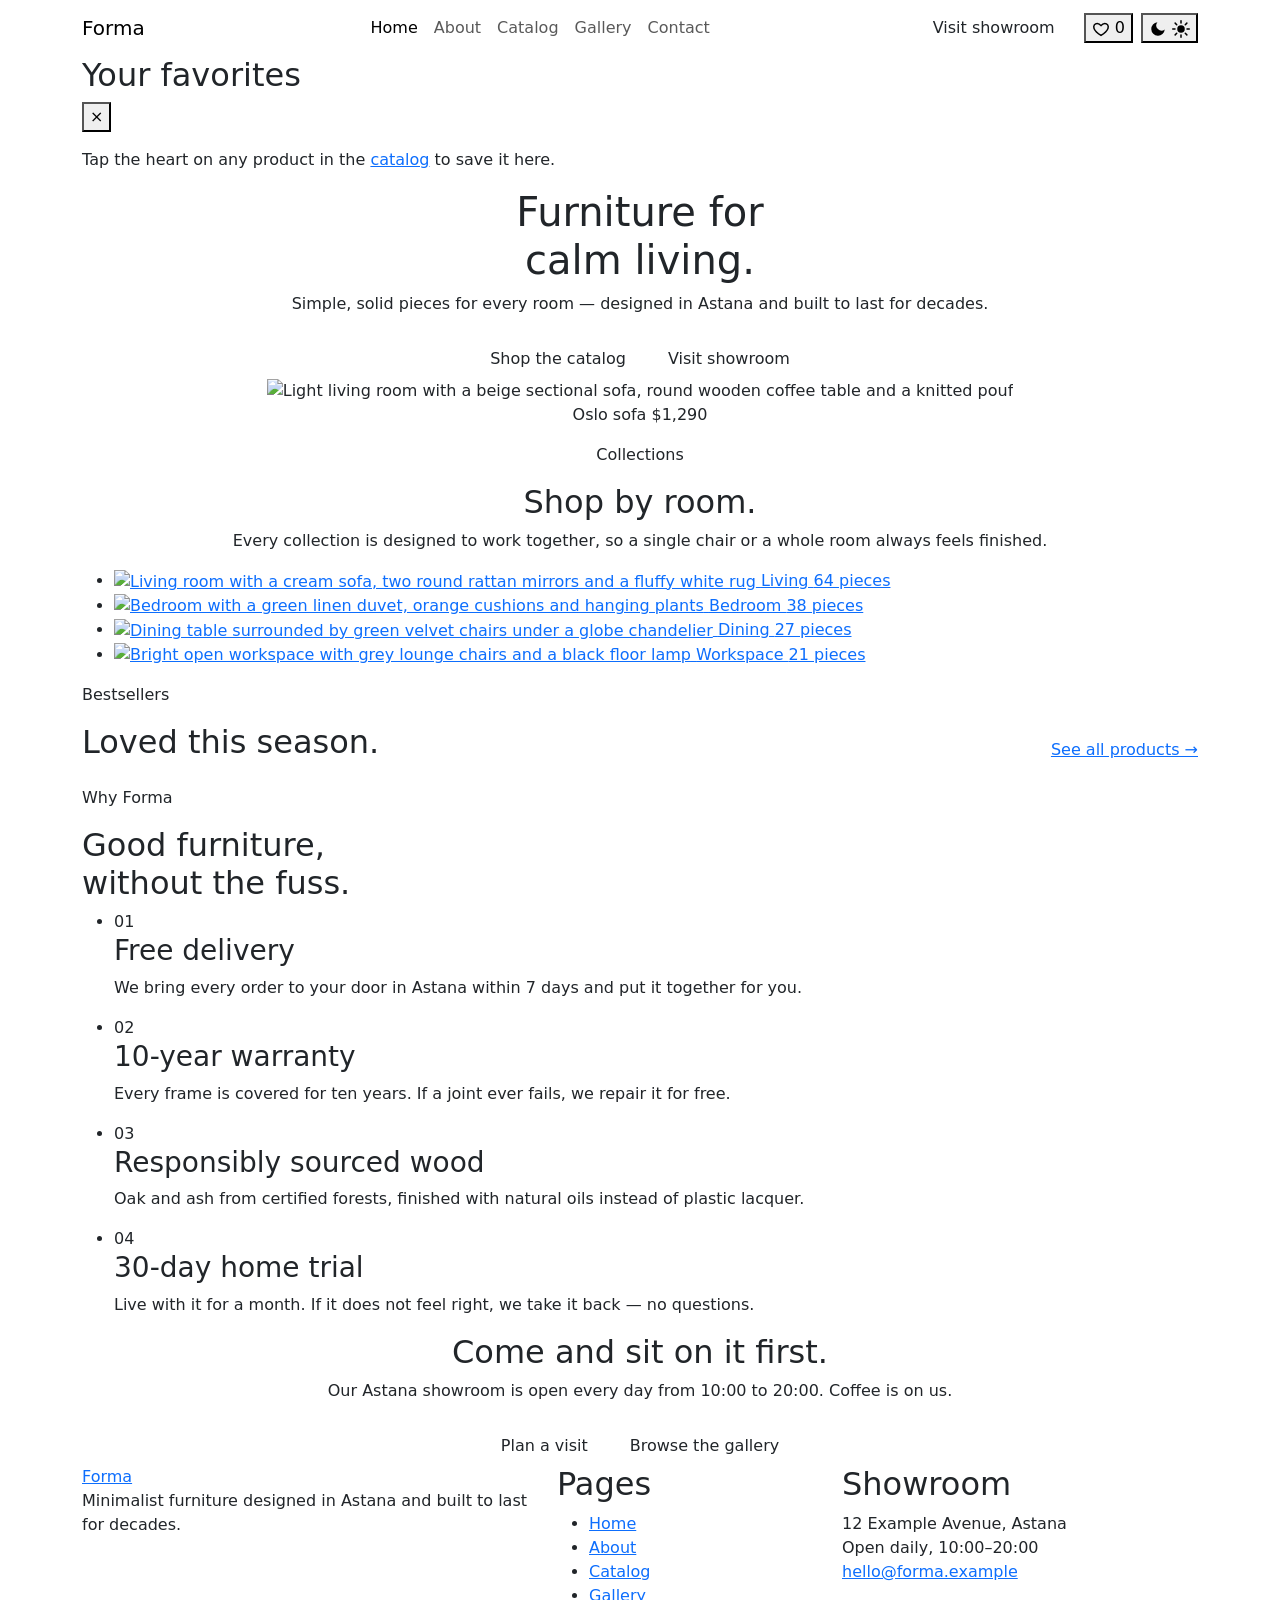
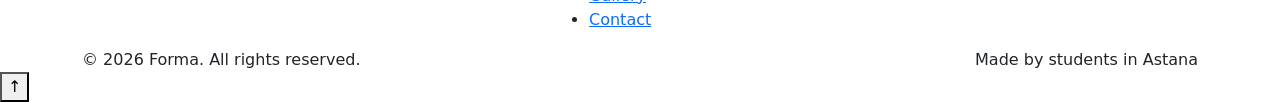
==== index.html @ a383d647 "Add LocalStore class that safely saves and validates JSON in localStorage" ====
<!DOCTYPE html>
<html lang="en">
<head>
  <meta charset="UTF-8">
  <meta name="viewport" content="width=device-width, initial-scale=1">
  <meta name="description" content="Forma is a minimalist furniture store in Astana. Simple, solid sofas, chairs and tables built to last.">
  <title>Home — Forma</title>

  <!-- Fonts: Inter for all text, Instrument Serif for rare accents -->
  <link rel="preconnect" href="https://fonts.googleapis.com">
  <link rel="preconnect" href="https://fonts.gstatic.com" crossorigin>
  <link href="https://fonts.googleapis.com/css2?family=Inter:wght@400;500;600;700;800&family=Instrument+Serif:ital@1&display=swap" rel="stylesheet">

  <!-- Bootstrap first, then our own styles so they can override it -->
  <link href="https://cdn.jsdelivr.net/npm/bootstrap@5.3.3/dist/css/bootstrap.min.css" rel="stylesheet">
  <link href="css/style.css" rel="stylesheet">
  <link rel="icon" href="images/favicon.svg" type="image/svg+xml">

  <!-- Applies the saved light/dark theme before the page is drawn -->
  <script src="js/theme.js"></script>
</head>
<body>

  <!-- Site header: the same navbar is used on every page -->
  <header class="site-header">
    <nav class="navbar navbar-expand-lg" aria-label="Main navigation">
      <div class="container">
        <a class="navbar-brand brand" href="index.html">
          <span class="brand-mark" aria-hidden="true"></span>
          Forma
        </a>
        <!-- Icon buttons stay visible on phones, outside the collapsed menu -->
        <div class="nav-tools d-flex align-items-center gap-2 ms-auto ms-lg-3 order-lg-last">
          <!-- Favorites: js/main.js updates the counter, jQuery opens the panel -->
          <button class="icon-btn" type="button" id="favorites-toggle" aria-controls="favorites-panel" aria-expanded="false" aria-label="Open favorites" title="Favorites">
            <svg width="18" height="18" viewBox="0 0 24 24" aria-hidden="true"><path fill="none" stroke="currentColor" stroke-width="2" stroke-linejoin="round" d="M12 20.5s-7.5-4.6-9.3-9.3C1.5 7.9 3.6 4.5 7 4.5c2.1 0 3.6 1.2 5 3 1.4-1.8 2.9-3 5-3 3.4 0 5.5 3.4 4.3 6.7-1.8 4.7-9.3 9.3-9.3 9.3z"/></svg>
            <span class="favorites-count" id="favorites-count">0</span>
          </button>
          <!-- Theme switcher: js/main.js swaps light and dark -->
          <button class="icon-btn" type="button" id="theme-toggle" aria-label="Switch to dark theme" title="Switch theme">
            <svg class="icon-moon" width="18" height="18" viewBox="0 0 24 24" aria-hidden="true"><path fill="currentColor" d="M21 12.8A9 9 0 1 1 11.2 3a7 7 0 0 0 9.8 9.8z"/></svg>
            <svg class="icon-sun" width="18" height="18" viewBox="0 0 24 24" aria-hidden="true"><circle cx="12" cy="12" r="5" fill="currentColor"/><path stroke="currentColor" stroke-width="2" stroke-linecap="round" d="M12 1v3M12 20v3M4.2 4.2l2.1 2.1M17.7 17.7l2.1 2.1M1 12h3M20 12h3M4.2 19.8l2.1-2.1M17.7 6.3l2.1-2.1"/></svg>
          </button>
        </div>
        <button class="navbar-toggler" type="button" data-bs-toggle="collapse" data-bs-target="#main-nav" aria-controls="main-nav" aria-expanded="false" aria-label="Toggle navigation">
          <span class="navbar-toggler-icon"></span>
        </button>
        <div class="collapse navbar-collapse" id="main-nav">
          <ul class="navbar-nav mx-auto mb-3 mb-lg-0">
            <li class="nav-item"><a class="nav-link active" aria-current="page" href="index.html">Home</a></li>
            <li class="nav-item"><a class="nav-link" href="about.html">About</a></li>
            <li class="nav-item"><a class="nav-link" href="catalog.html">Catalog</a></li>
            <li class="nav-item"><a class="nav-link" href="gallery.html">Gallery</a></li>
            <li class="nav-item"><a class="nav-link" href="contact.html">Contact</a></li>
          </ul>
          <a class="btn btn-accent btn-small" href="contact.html">Visit showroom</a>
        </div>
      </div>
    </nav>

    <!-- Favorites panel: filled by js/main.js, opened and closed with jQuery fades -->
    <div class="container favorites-anchor">
      <div class="favorites-panel" id="favorites-panel" role="region" aria-labelledby="favorites-title">
        <div class="favorites-head">
          <h2 class="favorites-title" id="favorites-title">Your favorites</h2>
          <button class="favorites-close" type="button" aria-label="Close favorites">&times;</button>
        </div>
        <ul class="favorites-list" id="favorites-list"></ul>
        <p class="favorites-empty" id="favorites-empty">Tap the heart on any product in the <a href="catalog.html">catalog</a> to save it here.</p>
        <a class="btn btn-accent btn-small w-100" id="favorites-book" href="contact.html">Book a visit to try them</a>
      </div>
    </div>
  </header>

  <main>

    <!-- Hero: big headline with a pill, subline and two buttons -->
    <section id="hero">
      <div class="container text-center">
        <h1 class="hero-title">
          Furniture for<br>
          <span class="pill"><span class="pill-dot"></span>calm</span> living.
        </h1>
        <p class="hero-subtitle mx-auto">Simple, solid pieces for every room — designed in Astana and built to last for decades.</p>
        <div class="actions d-flex flex-wrap justify-content-center gap-3 mt-4">
          <a class="btn btn-accent" href="catalog.html">Shop the catalog</a>
          <a class="btn btn-soft" href="contact.html">Visit showroom</a>
        </div>

        <!-- Large rounded photo with a label chip placed on top of it -->
        <figure class="hero-media">
          <img src="images/hero-living-room.jpg" alt="Light living room with a beige sectional sofa, round wooden coffee table and a knitted pouf" width="1600" height="900">
          <figcaption class="image-chip">
            <span class="chip-dot"></span>
            Oslo sofa
            <span class="chip-price">$1,290</span>
          </figcaption>
        </figure>
      </div>
    </section>

    <!-- Categories: tiles placed with CSS Grid -->
    <section id="categories" class="section">
      <div class="container">
        <div class="section-header text-center mx-auto">
          <p class="eyebrow">Collections</p>
          <h2 class="section-title">Shop by <span class="serif-accent">room</span>.</h2>
          <p class="section-lead mx-auto">Every collection is designed to work together, so a single chair or a whole room always feels finished.</p>
        </div>

        <ul class="category-grid">
          <li class="category-tile category-tile-large">
            <a href="catalog.html?room=living#products">
              <img src="images/category-living.jpg" alt="Living room with a cream sofa, two round rattan mirrors and a fluffy white rug">
              <span class="image-chip">Living <span class="chip-price">64 pieces</span></span>
            </a>
          </li>
          <li class="category-tile category-tile-wide">
            <a href="catalog.html?room=bedroom#products">
              <img src="images/category-bedroom.jpg" alt="Bedroom with a green linen duvet, orange cushions and hanging plants">
              <span class="image-chip">Bedroom <span class="chip-price">38 pieces</span></span>
            </a>
          </li>
          <li class="category-tile">
            <a href="catalog.html?room=dining#products">
              <img src="images/category-dining.jpg" alt="Dining table surrounded by green velvet chairs under a globe chandelier">
              <span class="image-chip">Dining <span class="chip-price">27 pieces</span></span>
            </a>
          </li>
          <li class="category-tile">
            <a href="catalog.html?room=workspace#products">
              <img src="images/category-workspace.jpg" alt="Bright open workspace with grey lounge chairs and a black floor lamp">
              <span class="image-chip">Workspace <span class="chip-price">21 pieces</span></span>
            </a>
          </li>
        </ul>
      </div>
    </section>

    <!-- Featured products: cards are created by JavaScript in a Bootstrap row / col-* grid -->
    <section id="featured" class="section pt-0">
      <div class="container">
        <div class="d-flex flex-wrap justify-content-between align-items-end gap-3 mb-5">
          <div>
            <p class="eyebrow">Bestsellers</p>
            <h2 class="section-title mb-0">Loved this season.</h2>
          </div>
          <a class="link-arrow" href="catalog.html">See all products →</a>
        </div>

        <!-- Filled by js/home.js from the products array (only featured products) -->
        <div class="row g-4 justify-content-center" id="featured-list"></div>
      </div>
    </section>

    <!-- Why Forma: feature cards laid out with Flexbox -->
    <section id="why-forma" class="section">
      <div class="container">
        <div class="section-header">
          <p class="eyebrow">Why Forma</p>
          <h2 class="section-title">Good furniture,<br>without the fuss.</h2>
        </div>

        <ul class="features">
          <li class="feature">
            <span class="feature-number">01</span>
            <h3 class="feature-title">Free delivery</h3>
            <p class="feature-text">We bring every order to your door in Astana within 7 days and put it together for you.</p>
          </li>
          <li class="feature">
            <span class="feature-number">02</span>
            <h3 class="feature-title">10-year warranty</h3>
            <p class="feature-text">Every frame is covered for ten years. If a joint ever fails, we repair it for free.</p>
          </li>
          <li class="feature">
            <span class="feature-number">03</span>
            <h3 class="feature-title">Responsibly sourced wood</h3>
            <p class="feature-text">Oak and ash from certified forests, finished with natural oils instead of plastic lacquer.</p>
          </li>
          <li class="feature">
            <span class="feature-number">04</span>
            <h3 class="feature-title">30-day home trial</h3>
            <p class="feature-text">Live with it for a month. If it does not feel right, we take it back — no questions.</p>
          </li>
        </ul>
      </div>
    </section>

    <!-- Call to action: invite people to the showroom -->
    <section id="visit" class="section">
      <div class="container text-center">
        <h2 class="cta-title mx-auto">Come and sit on it first.</h2>
        <p class="section-lead mx-auto">Our Astana showroom is open every day from 10:00 to 20:00. Coffee is on us.</p>
        <div class="actions d-flex flex-wrap justify-content-center gap-3 mt-4">
          <a class="btn btn-accent" href="contact.html">Plan a visit</a>
          <a class="btn btn-soft" href="gallery.html">Browse the gallery</a>
        </div>
      </div>
    </section>

  </main>

  <!-- Site footer: the same on every page -->
  <footer class="site-footer">
    <div class="container">
      <div class="row g-4">
        <div class="col-12 col-lg-5">
          <a class="brand mb-3" href="index.html">
            <span class="brand-mark" aria-hidden="true"></span>
            Forma
          </a>
          <p class="footer-text">Minimalist furniture designed in Astana and built to last for decades.</p>
        </div>
        <div class="col-6 col-lg-3">
          <h2 class="footer-heading">Pages</h2>
          <ul class="footer-links">
            <li><a href="index.html">Home</a></li>
            <li><a href="about.html">About</a></li>
            <li><a href="catalog.html">Catalog</a></li>
            <li><a href="gallery.html">Gallery</a></li>
            <li><a href="contact.html">Contact</a></li>
          </ul>
        </div>
        <div class="col-6 col-lg-4">
          <h2 class="footer-heading">Showroom</h2>
          <address class="footer-text">
            12 Example Avenue, Astana<br>
            Open daily, <span class="text-nowrap">10:00–20:00</span><br>
            <a href="mailto:hello@forma.example">hello@forma.example</a>
          </address>
        </div>
      </div>
      <div class="footer-bottom d-flex flex-wrap justify-content-between gap-2">
        <span>© 2026 Forma. All rights reserved.</span>
        <span>Made by students in Astana</span>
      </div>
    </div>
  </footer>

  <!-- Libraries: jQuery 3.7.1 and the Bootstrap bundle (mobile navbar toggle) -->
  <script src="https://code.jquery.com/jquery-3.7.1.min.js"></script>
  <script src="https://cdn.jsdelivr.net/npm/bootstrap@5.3.3/dist/js/bootstrap.bundle.min.js"></script>

  <!-- Our scripts: data and helpers first, then shared features -->
  <script src="js/data.js"></script>
  <script src="js/store.js"></script>
  <script src="js/utils.js"></script>
  <script src="js/main.js"></script>
  <script src="js/effects.js"></script>
  <script src="js/home.js"></script>
</body>
</html>
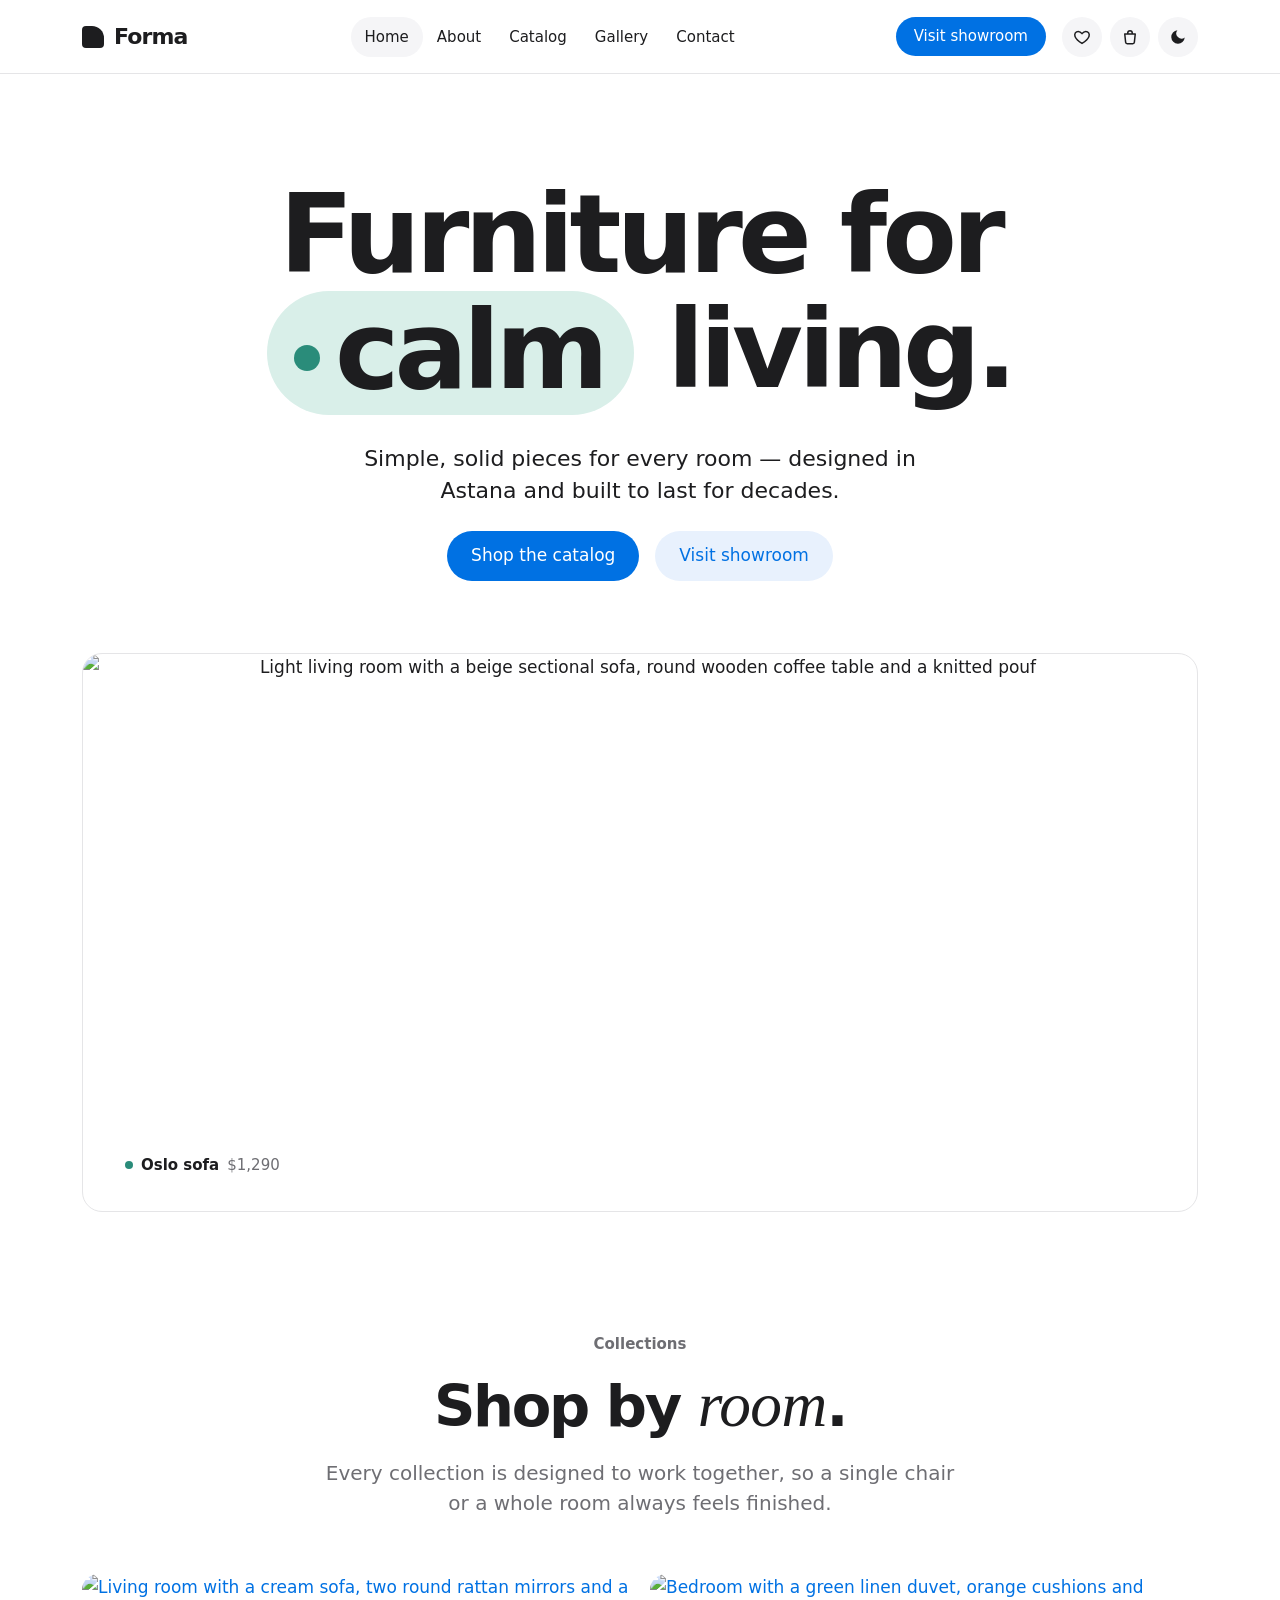
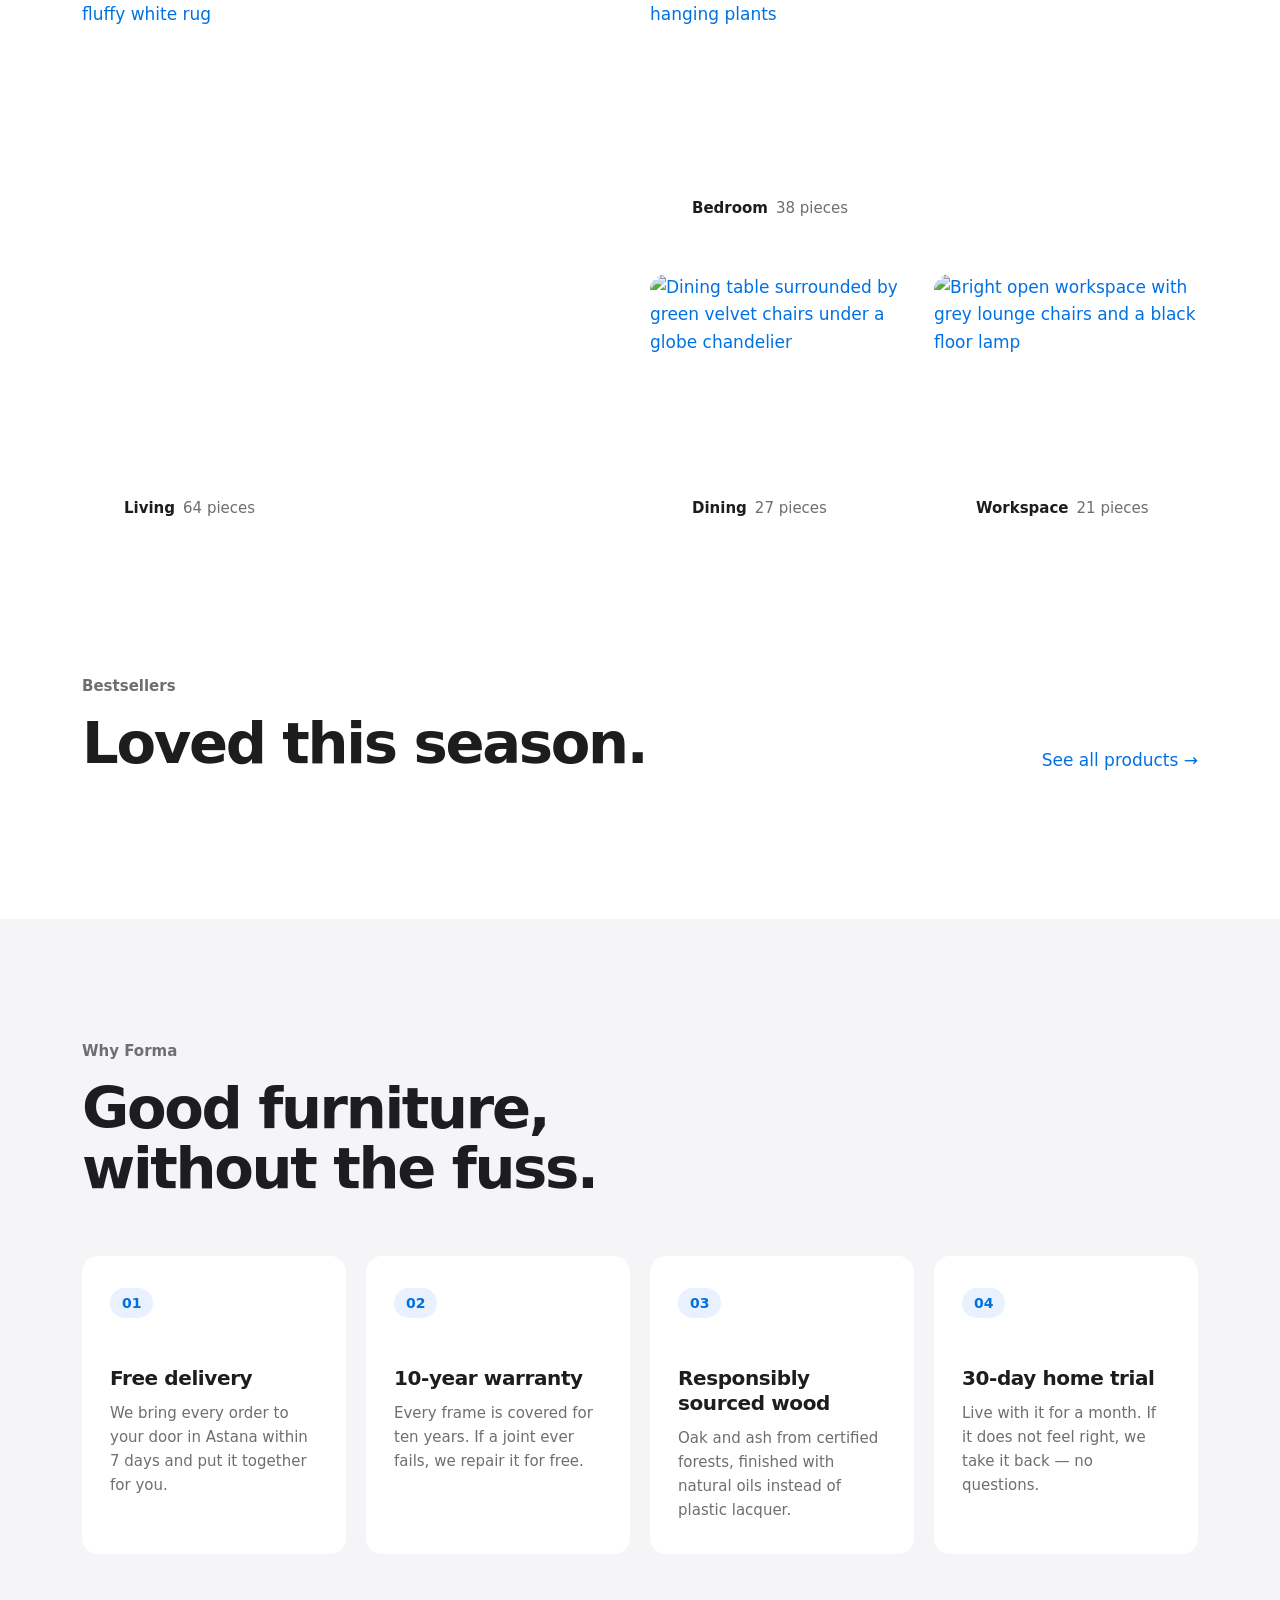
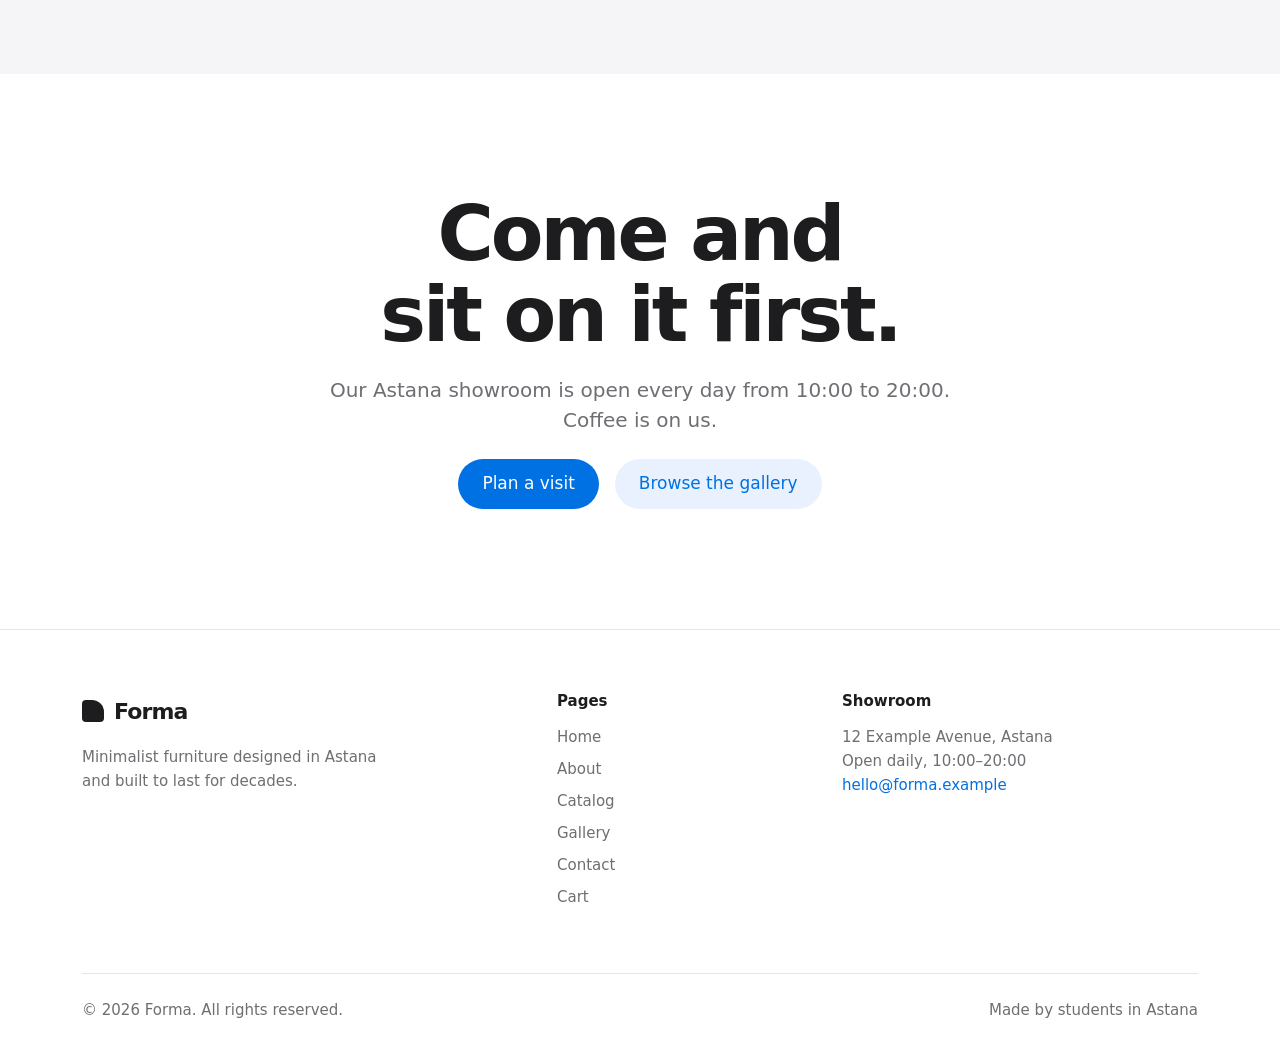
==== commit 08f0b932: "Add cart link with item counter to the navbar and sync open tabs" ====
--- a/index.html
+++ b/index.html
@@ -36,6 +36,11 @@
             <svg width="18" height="18" viewBox="0 0 24 24" aria-hidden="true"><path fill="none" stroke="currentColor" stroke-width="2" stroke-linejoin="round" d="M12 20.5s-7.5-4.6-9.3-9.3C1.5 7.9 3.6 4.5 7 4.5c2.1 0 3.6 1.2 5 3 1.4-1.8 2.9-3 5-3 3.4 0 5.5 3.4 4.3 6.7-1.8 4.7-9.3 9.3-9.3 9.3z"/></svg>
             <span class="favorites-count" id="favorites-count">0</span>
           </button>
+          <!-- Cart: a link to cart.html, js/main.js updates the counter -->
+          <a class="icon-btn" href="cart.html" id="cart-link" aria-label="Cart, empty" title="Cart">
+            <svg width="18" height="18" viewBox="0 0 24 24" aria-hidden="true"><path fill="none" stroke="currentColor" stroke-width="2" stroke-linecap="round" stroke-linejoin="round" d="M5 8h14l-1.2 11.1a2 2 0 0 1-2 1.9H8.2a2 2 0 0 1-2-1.9L5 8zM9 8V6.5a3 3 0 0 1 6 0V8"/></svg>
+            <span class="favorites-count cart-count is-empty" id="cart-count">0</span>
+          </a>
           <!-- Theme switcher: js/main.js swaps light and dark -->
           <button class="icon-btn" type="button" id="theme-toggle" aria-label="Switch to dark theme" title="Switch theme">
             <svg class="icon-moon" width="18" height="18" viewBox="0 0 24 24" aria-hidden="true"><path fill="currentColor" d="M21 12.8A9 9 0 1 1 11.2 3a7 7 0 0 0 9.8 9.8z"/></svg>
@@ -219,6 +224,7 @@
             <li><a href="catalog.html">Catalog</a></li>
             <li><a href="gallery.html">Gallery</a></li>
             <li><a href="contact.html">Contact</a></li>
+            <li><a href="cart.html">Cart</a></li>
           </ul>
         </div>
         <div class="col-6 col-lg-4">
@@ -244,6 +250,7 @@
   <!-- Our scripts: data and helpers first, then shared features -->
   <script src="js/data.js"></script>
   <script src="js/store.js"></script>
+  <script src="js/models.js"></script>
   <script src="js/utils.js"></script>
   <script src="js/main.js"></script>
   <script src="js/effects.js"></script>
--- a/css/style.css
+++ b/css/style.css
@@ -0,0 +1,1850 @@
+/*
+  Forma — shared stylesheet for all pages
+  Loaded after Bootstrap 5.3.3, so rules here can override Bootstrap.
+*/
+
+/* ===== Design tokens — CSS custom properties ===== */
+:root {
+  /* Colors */
+  --color-text: #1d1d1f;
+  --color-muted: #6e6e73;
+  --color-bg: #ffffff;
+  --color-surface: #f5f5f7;
+  --color-border: #e5e5e7;
+  --color-border-strong: #d2d2d7;
+  --color-accent: #0071e3;
+  --color-accent-hover: #0062c4;
+  --color-accent-soft: #e8f1fd;
+  --color-accent-soft-hover: #d7e7fb;
+  --color-pill: #d9efe9;
+  --color-pill-dot: #2a8c7a;
+  --color-header-bg: rgba(255, 255, 255, 0.85);
+  --color-chip-bg: rgba(255, 255, 255, 0.92);
+  --color-chip-text: #1d1d1f;
+  --color-danger: #d70015;
+  --color-success: #1e8e3e;
+
+  /* Shapes */
+  --radius: 16px;
+  --radius-sm: 12px;
+  --radius-lg: 20px;
+  --radius-pill: 999px;
+
+  /* Fonts */
+  --font-sans: 'Inter', system-ui, sans-serif;
+  --font-serif: 'Instrument Serif', serif;
+
+  /* Spacing between page sections (made smaller in the media queries) */
+  --section-space: 120px;
+}
+
+/* ===== Dark theme — the same tokens with dark values =====
+   js/theme.js puts data-theme="dark" on <html>; every rule that uses
+   var(--color-...) changes automatically. */
+[data-theme="dark"] {
+  --color-text: #f5f5f7;
+  --color-muted: #a1a1a6;
+  --color-bg: #101012;
+  --color-surface: #1c1c1f;
+  --color-border: #2c2c30;
+  --color-border-strong: #3a3a3f;
+  --color-accent: #2997ff;
+  --color-accent-hover: #4aa8ff;
+  --color-accent-soft: #14304d;
+  --color-accent-soft-hover: #1a3d61;
+  --color-pill: #183a33;
+  --color-pill-dot: #5fd0b8;
+  --color-header-bg: rgba(16, 16, 18, 0.85);
+  --color-danger: #ff6961;
+  --color-success: #5cd17a;
+
+  /* Bootstrap reads these for form controls and tables */
+  --bs-body-bg: var(--color-bg);
+  --bs-body-color: var(--color-text);
+  color-scheme: dark;
+}
+
+/* ===== Base — element selectors ===== */
+/* Bootstrap turns on CSS smooth scrolling; jQuery animate() in js/effects.js
+   already scrolls smoothly, and the two together make the page stutter */
+:root {
+  scroll-behavior: auto;
+}
+
+body {
+  font-family: var(--font-sans);
+  font-size: 17px;
+  line-height: 1.6;
+  color: var(--color-text);
+  background-color: var(--color-bg);
+  -webkit-font-smoothing: antialiased;
+  transition: background-color 0.3s ease, color 0.3s ease;
+}
+
+h1,
+h2,
+h3,
+h4 {
+  font-weight: 700;
+  letter-spacing: -0.04em;
+  line-height: 1.05;
+  color: var(--color-text);
+}
+
+/* Big headings: spread words evenly over the lines */
+h1,
+h2 {
+  text-wrap: balance;
+}
+
+h3,
+h4 {
+  letter-spacing: -0.02em;
+  line-height: 1.25;
+}
+
+p {
+  margin-bottom: 1rem;
+}
+
+a {
+  color: var(--color-accent);
+  text-decoration: none;
+}
+
+a:hover {
+  color: var(--color-accent-hover);
+}
+
+img {
+  display: block;
+  max-width: 100%;
+  height: auto;
+}
+
+/* ===== Typography helpers — reusable classes ===== */
+.eyebrow {
+  margin-bottom: 16px;
+  font-size: 0.9375rem;
+  font-weight: 600;
+  color: var(--color-muted);
+}
+
+.section-title {
+  margin-bottom: 20px;
+  font-size: clamp(2.25rem, 4.5vw, 3.75rem);
+  font-weight: 700;
+}
+
+.section-lead {
+  max-width: 640px;
+  font-size: 1.25rem;
+  line-height: 1.5;
+  color: var(--color-muted);
+}
+
+/* Rare elegant accent: one italic serif word inside a heading */
+.serif-accent {
+  font-family: var(--font-serif);
+  font-style: italic;
+  font-weight: 400;
+  font-size: 1.1em;
+  letter-spacing: -0.01em;
+}
+
+/* ===== Section spacing ===== */
+.section {
+  padding-top: var(--section-space);
+  padding-bottom: var(--section-space);
+}
+
+.section-surface {
+  background-color: var(--color-surface);
+}
+
+.section-header {
+  max-width: 760px;
+  margin-bottom: 56px;
+}
+
+/* ===== Buttons — pill-shaped, built on Bootstrap .btn =====
+   Bootstrap's .btn reads its colors and sizes from --bs-btn-* variables,
+   so our classes only change those variables.
+   Usage: <a class="btn btn-accent">  or  <a class="btn btn-soft"> */
+.btn-accent,
+.btn-soft {
+  --bs-btn-padding-x: 24px;
+  --bs-btn-padding-y: 12px;
+  --bs-btn-font-size: 1.0625rem;
+  --bs-btn-font-weight: 500;
+  --bs-btn-border-width: 0;
+  --bs-btn-border-radius: var(--radius-pill);
+  --bs-btn-focus-box-shadow: 0 0 0 4px var(--color-accent-soft);
+  transition: background-color 0.2s ease;
+}
+
+/* Primary: solid accent blue */
+.btn-accent {
+  --bs-btn-color: #ffffff;
+  --bs-btn-bg: var(--color-accent);
+  --bs-btn-hover-color: #ffffff;
+  --bs-btn-hover-bg: var(--color-accent-hover);
+  --bs-btn-active-color: #ffffff;
+  --bs-btn-active-bg: var(--color-accent-hover);
+}
+
+/* Secondary: soft light-blue background with blue text */
+.btn-soft {
+  --bs-btn-color: var(--color-accent);
+  --bs-btn-bg: var(--color-accent-soft);
+  --bs-btn-hover-color: var(--color-accent-hover);
+  --bs-btn-hover-bg: var(--color-accent-soft-hover);
+  --bs-btn-active-color: var(--color-accent-hover);
+  --bs-btn-active-bg: var(--color-accent-soft-hover);
+}
+
+/* Smaller size, used for the navbar button */
+.btn-small {
+  --bs-btn-padding-x: 18px;
+  --bs-btn-padding-y: 8px;
+  --bs-btn-font-size: 0.9375rem;
+}
+
+/* ===== Headline pill — tinted label with a dot, like Notion =====
+   Usage: <span class="pill"><span class="pill-dot"></span>calm</span> */
+.pill {
+  display: inline-block;
+  padding: 0.02em 0.28em 0.08em 0.24em;
+  border-radius: var(--radius-pill);
+  background-color: var(--color-pill);
+  white-space: nowrap;
+}
+
+.pill-dot {
+  display: inline-block;
+  width: 0.24em;
+  height: 0.24em;
+  margin-right: 0.14em;
+  border-radius: 50%;
+  background-color: var(--color-pill-dot);
+  vertical-align: middle;
+}
+
+/* ===== Navbar — sticky header (positioning) + Bootstrap navbar ===== */
+.site-header {
+  position: sticky;
+  top: 0;
+  z-index: 1030;
+  background-color: var(--color-header-bg);
+  backdrop-filter: blur(16px);
+  border-bottom: 1px solid var(--color-border);
+}
+
+/* Bootstrap's navbar reads its colors and spacing from these variables */
+.navbar {
+  --bs-navbar-padding-y: 14px;
+  --bs-navbar-color: var(--color-text);
+  --bs-navbar-hover-color: var(--color-text);
+  --bs-navbar-active-color: var(--color-text);
+  --bs-navbar-nav-link-padding-x: 14px;
+}
+
+/* Wordmark with a small square logo made only with CSS */
+.brand {
+  display: inline-flex;
+  align-items: center;
+  gap: 10px;
+  font-size: 1.375rem;
+  font-weight: 700;
+  letter-spacing: -0.04em;
+  color: var(--color-text);
+}
+
+.brand-mark {
+  width: 22px;
+  height: 22px;
+  border-radius: 4px 12px 4px 4px;
+  background-color: var(--color-text);
+}
+
+.navbar-nav .nav-link {
+  padding: 8px 14px;
+  border-radius: var(--radius-pill);
+  font-size: 0.9375rem;
+  font-weight: 500;
+  transition: background-color 0.2s ease;
+}
+
+.navbar-nav .nav-link:hover,
+.navbar-nav .nav-link.active {
+  background-color: var(--color-surface);
+}
+
+.navbar-toggler {
+  border: 0;
+  padding: 6px;
+}
+
+.navbar-toggler:focus {
+  box-shadow: 0 0 0 4px var(--color-accent-soft);
+}
+
+/* ===== Footer ===== */
+.site-footer {
+  padding-top: 64px;
+  padding-bottom: 32px;
+  border-top: 1px solid var(--color-border);
+  font-size: 0.9375rem;
+}
+
+.footer-text {
+  max-width: 320px;
+  margin-bottom: 0;
+  font-style: normal;
+  color: var(--color-muted);
+}
+
+.footer-heading {
+  margin-bottom: 16px;
+  font-size: 0.9375rem;
+  font-weight: 600;
+  letter-spacing: 0;
+}
+
+.footer-links {
+  margin: 0;
+  padding: 0;
+  list-style: none;
+}
+
+.footer-links li {
+  margin-bottom: 8px;
+}
+
+.footer-links a {
+  color: var(--color-muted);
+}
+
+.footer-links a:hover {
+  color: var(--color-text);
+}
+
+.footer-bottom {
+  margin-top: 56px;
+  padding-top: 24px;
+  border-top: 1px solid var(--color-border);
+  color: var(--color-muted);
+}
+
+/* ===== Home: hero — styled by ID ===== */
+#hero {
+  padding-top: 104px;
+}
+
+.hero-title {
+  margin-bottom: 28px;
+  font-size: clamp(3rem, 8.5vw, 7rem);
+  font-weight: 800;
+  letter-spacing: -0.045em;
+  line-height: 1.04;
+}
+
+.hero-subtitle {
+  max-width: 620px;
+  margin-bottom: 0;
+  font-size: 1.375rem;
+  line-height: 1.45;
+}
+
+/* ===== Home: hero image — position relative + absolute chip ===== */
+.hero-media {
+  position: relative; /* the chip below is positioned inside this box */
+  margin: 72px 0 0;
+  border: 1px solid var(--color-border);
+  border-radius: var(--radius-lg);
+  overflow: hidden;
+}
+
+.hero-media img {
+  width: 100%;
+  aspect-ratio: 2 / 1;
+  object-fit: cover;
+}
+
+/* Small white label on top of a photo (reused on category tiles) */
+.image-chip {
+  position: absolute;
+  left: 24px;
+  bottom: 24px;
+  display: flex;
+  align-items: center;
+  gap: 8px;
+  padding: 10px 18px;
+  border-radius: var(--radius-pill);
+  background-color: var(--color-chip-bg);
+  font-size: 0.9375rem;
+  font-weight: 600;
+  color: var(--color-chip-text);
+}
+
+.chip-dot {
+  width: 8px;
+  height: 8px;
+  border-radius: 50%;
+  background-color: var(--color-pill-dot);
+}
+
+.chip-price {
+  font-weight: 500;
+  color: #6e6e73; /* the chip stays white in both themes */
+}
+
+/* ===== Home: categories — CSS Grid ===== */
+.category-grid {
+  display: grid;
+  grid-template-columns: repeat(4, 1fr);
+  grid-auto-rows: 280px;
+  gap: 20px;
+  margin: 0;
+  padding: 0;
+  list-style: none;
+}
+
+/* Living takes a 2 x 2 block, Bedroom takes 2 columns */
+.category-tile-large {
+  grid-column: span 2;
+  grid-row: span 2;
+}
+
+.category-tile-wide {
+  grid-column: span 2;
+}
+
+.category-tile a {
+  position: relative; /* the .image-chip is placed inside the link */
+  display: block;
+  height: 100%;
+  border-radius: var(--radius);
+  overflow: hidden;
+}
+
+.category-tile img {
+  width: 100%;
+  height: 100%;
+  object-fit: cover;
+  transition: transform 0.4s ease;
+}
+
+.category-tile a:hover img {
+  transform: scale(1.04);
+}
+
+/* ===== Product cards — used inside Bootstrap .row / .col-* ===== */
+.product-card {
+  height: 100%;
+  border-radius: var(--radius-lg);
+  background-color: var(--color-surface);
+  overflow: hidden;
+}
+
+.product-card-img {
+  width: 100%;
+  aspect-ratio: 4 / 3;
+  object-fit: cover;
+}
+
+.product-card-body {
+  padding: 24px 24px 28px;
+}
+
+.product-card-title {
+  margin-bottom: 6px;
+  font-size: 1.25rem;
+  font-weight: 600;
+}
+
+.product-card-text {
+  margin-bottom: 0;
+  font-size: 0.9375rem;
+  color: var(--color-muted);
+}
+
+.price {
+  font-weight: 600;
+  white-space: nowrap;
+}
+
+/* Text link with an arrow, e.g. "See all products →" */
+.link-arrow {
+  font-weight: 500;
+}
+
+/* ===== Home: why Forma — Flexbox ===== */
+#why-forma {
+  background-color: var(--color-surface);
+}
+
+.features {
+  display: flex;
+  flex-wrap: wrap;
+  gap: 20px;
+  margin: 0;
+  padding: 0;
+  list-style: none;
+}
+
+/* Each card grows equally; on smaller screens flex-basis changes (see media queries) */
+.feature {
+  display: flex;
+  flex-direction: column;
+  flex: 1 1 0;
+  padding: 32px 28px;
+  border-radius: var(--radius);
+  background-color: var(--color-bg);
+}
+
+.feature-number {
+  align-self: flex-start;
+  margin-bottom: 48px;
+  padding: 4px 12px;
+  border-radius: var(--radius-pill);
+  background-color: var(--color-accent-soft);
+  font-size: 0.875rem;
+  font-weight: 600;
+  color: var(--color-accent);
+}
+
+.feature-title {
+  margin-bottom: 10px;
+  font-size: 1.25rem;
+  font-weight: 600;
+}
+
+.feature-text {
+  margin-bottom: 0;
+  font-size: 0.9375rem;
+  color: var(--color-muted);
+}
+
+/* ===== Call-to-action band (can be reused on any page) ===== */
+.cta-title {
+  max-width: 820px;
+  margin-bottom: 20px;
+  font-size: clamp(2.5rem, 6vw, 5rem);
+  font-weight: 800;
+}
+
+/* ===== Page header — top section of inner pages (About, Catalog, Gallery, Contact) ===== */
+.page-header {
+  padding-top: 104px;
+  padding-bottom: 80px;
+}
+
+.page-title {
+  margin-bottom: 24px;
+  font-size: clamp(2.75rem, 7vw, 6rem);
+  font-weight: 800;
+  letter-spacing: -0.045em;
+  line-height: 1.04;
+}
+
+/* ===== About: story — Bootstrap grid (row / col-lg-6) ===== */
+.story-text {
+  font-size: 1.125rem;
+  color: var(--color-muted);
+}
+
+.story-figure img {
+  width: 100%;
+  aspect-ratio: 4 / 3;
+  object-fit: cover;
+  border-radius: var(--radius-lg);
+}
+
+.story-figure figcaption {
+  margin-top: 12px;
+  font-size: 0.875rem;
+  color: var(--color-muted);
+}
+
+/* ===== About: numbers — Flexbox ===== */
+.stats {
+  display: flex;
+  justify-content: space-between;
+  gap: 32px;
+  margin: 0;
+  padding: 56px 0 0;
+  border-top: 1px solid var(--color-border);
+  list-style: none;
+}
+
+.stat {
+  display: flex;
+  flex-direction: column;
+  gap: 8px;
+}
+
+.stat-number {
+  font-size: clamp(2.75rem, 5vw, 4.5rem);
+  font-weight: 700;
+  letter-spacing: -0.045em;
+  line-height: 1;
+}
+
+.stat-label {
+  color: var(--color-muted);
+}
+
+/* ===== About: values — CSS Grid ===== */
+.values-list {
+  display: grid;
+  grid-template-columns: repeat(2, 1fr);
+  gap: 48px 40px;
+  margin: 0;
+  padding: 0;
+  list-style: none;
+}
+
+.value-item {
+  padding-top: 24px;
+  border-top: 1px solid var(--color-border-strong);
+}
+
+.value-title {
+  margin-bottom: 10px;
+  font-size: 1.25rem;
+  font-weight: 600;
+}
+
+.value-item p {
+  margin-bottom: 0;
+  color: var(--color-muted);
+}
+
+/* ===== About: team cards with initials avatars ===== */
+.team-card {
+  height: 100%;
+  padding: 40px 24px;
+  border: 1px solid var(--color-border);
+  border-radius: var(--radius-lg);
+}
+
+/* A round avatar made from a span with the person's initials */
+.avatar {
+  display: inline-flex;
+  align-items: center;
+  justify-content: center;
+  width: 88px;
+  height: 88px;
+  margin-bottom: 20px;
+  border-radius: 50%;
+  font-size: 1.75rem;
+  font-weight: 600;
+  letter-spacing: -0.02em;
+}
+
+.avatar-green {
+  background-color: var(--color-pill);
+  color: var(--color-pill-dot);
+}
+
+.avatar-blue {
+  background-color: var(--color-accent-soft);
+  color: var(--color-accent);
+}
+
+.avatar-grey {
+  background-color: var(--color-surface);
+  color: var(--color-text);
+}
+
+.team-name {
+  margin-bottom: 4px;
+  font-size: 1.25rem;
+  font-weight: 600;
+}
+
+.team-role {
+  margin-bottom: 0;
+  color: var(--color-muted);
+}
+
+/* ===== Catalog: product tags — position absolute ===== */
+/* The card becomes the reference box for the tag inside it */
+.product-card {
+  position: relative;
+}
+
+/* Small label in the top-left corner of the photo, e.g. "New" */
+.product-tag {
+  position: absolute;
+  top: 16px;
+  left: 16px;
+  padding: 6px 14px;
+  border-radius: var(--radius-pill);
+  background-color: var(--color-chip-bg);
+  font-size: 0.8125rem;
+  font-weight: 600;
+  color: var(--color-chip-text);
+}
+
+.product-tag-new {
+  background-color: var(--color-accent);
+  color: #ffffff;
+}
+
+/* ===== Catalog: comparison table — Bootstrap .table + own styles ===== */
+/* White rounded card around the table (it sits on the grey section) */
+.compare-card {
+  padding: 8px 24px;
+  border-radius: var(--radius-lg);
+  background-color: var(--color-bg);
+}
+
+/* Bootstrap's .table reads its colors from --bs-table-* variables */
+.compare-table {
+  --bs-table-color: var(--color-text);
+  --bs-table-bg: transparent;
+  --bs-table-border-color: var(--color-border);
+  margin-bottom: 0;
+  font-size: 0.9375rem;
+  white-space: nowrap; /* every cell stays on one line */
+}
+
+.compare-table caption {
+  padding: 20px 16px 8px;
+  font-size: 0.875rem;
+  color: var(--color-muted);
+}
+
+.compare-table th,
+.compare-table td {
+  padding: 18px 16px;
+  vertical-align: middle;
+}
+
+/* Column titles: small and grey, with a slightly darker line below */
+.compare-table thead th {
+  font-size: 0.8125rem;
+  font-weight: 600;
+  color: var(--color-muted);
+  border-bottom-color: var(--color-border-strong);
+}
+
+/* Model names (row headers) */
+.compare-table tbody th {
+  font-weight: 600;
+}
+
+/* Footer note: no line below, small grey text */
+.compare-table tfoot td {
+  padding-top: 20px;
+  border-bottom: 0;
+  font-size: 0.875rem;
+  color: var(--color-muted);
+}
+
+/* ===== Gallery: photo grid — CSS Grid ===== */
+.gallery-grid {
+  display: grid;
+  grid-template-columns: repeat(3, 1fr);
+  grid-auto-rows: 300px;
+  gap: 20px;
+}
+
+.gallery-item {
+  position: relative; /* the caption chip (.image-chip) is placed inside the figure */
+  margin: 0;
+  border-radius: var(--radius);
+  overflow: hidden;
+}
+
+/* The photo fills its grid cell and is cropped, not stretched */
+.gallery-item img {
+  width: 100%;
+  height: 100%;
+  object-fit: cover;
+}
+
+/* Bigger tiles: one is two rows tall, one is two columns wide */
+.gallery-item-tall {
+  grid-row: span 2;
+}
+
+.gallery-item-wide {
+  grid-column: span 2;
+}
+
+/* ===== Contact: booking form — Bootstrap form classes + own styles ===== */
+.form-card {
+  height: 100%;
+  padding: 40px;
+  border: 1px solid var(--color-border);
+  border-radius: var(--radius-lg);
+}
+
+.form-title {
+  margin-bottom: 8px;
+  font-size: 2rem;
+}
+
+.form-intro {
+  margin-bottom: 32px;
+  color: var(--color-muted);
+}
+
+.booking-form .form-label {
+  margin-bottom: 8px;
+  font-size: 0.9375rem;
+  font-weight: 500;
+}
+
+/* Soft rounded inputs */
+.booking-form .form-control,
+.booking-form .form-select {
+  padding: 12px 16px;
+  border: 1px solid var(--color-border-strong);
+  border-radius: var(--radius-sm);
+  font-size: 1rem;
+  color: var(--color-text);
+}
+
+/* Room for the arrow of the select box */
+.booking-form .form-select {
+  padding-right: 40px;
+  background-position: right 16px center;
+}
+
+/* Accent focus ring instead of Bootstrap's default one */
+.booking-form .form-control:focus,
+.booking-form .form-select:focus,
+.booking-form .form-check-input:focus {
+  border-color: var(--color-accent);
+  box-shadow: 0 0 0 4px var(--color-accent-soft);
+}
+
+.booking-form .form-check-input:checked {
+  border-color: var(--color-accent);
+  background-color: var(--color-accent);
+}
+
+.booking-form .form-check-label {
+  font-size: 0.9375rem;
+  color: var(--color-muted);
+}
+
+/* ===== Contact: showroom info card — Flexbox ===== */
+.info-card {
+  display: flex;
+  flex-direction: column;
+  gap: 40px;
+  height: 100%;
+  padding: 40px;
+  border-radius: var(--radius-lg);
+  background-color: var(--color-surface);
+}
+
+.info-title {
+  margin-bottom: 16px;
+  font-size: 1.25rem;
+  font-weight: 600;
+}
+
+.info-address {
+  margin-bottom: 0;
+  font-size: 1.125rem;
+  line-height: 1.7;
+}
+
+.hours-list {
+  margin: 0;
+  padding: 0;
+  list-style: none;
+}
+
+/* Each row: label on the left, time on the right */
+.hours-list li {
+  display: flex;
+  justify-content: space-between;
+  gap: 16px;
+  padding: 14px 0;
+  border-bottom: 1px solid var(--color-border-strong);
+}
+
+.hours-list li span:last-child {
+  color: var(--color-muted);
+  text-align: right;
+}
+
+/* margin-top: auto pushes the buttons to the bottom of the card */
+.info-actions {
+  margin-top: auto;
+}
+
+/* ==========================================================
+   Responsive — media queries (keep this section LAST in the file)
+   Breakpoints match Bootstrap: lg = 992px, sm = 576px
+   ========================================================== */
+
+/* ===== Tablet and smaller (≤ 991.98px) ===== */
+@media (max-width: 991.98px) {
+  :root {
+    --section-space: 88px;
+  }
+
+  /* Collapsed mobile menu */
+  .navbar-collapse {
+    padding-top: 12px;
+    padding-bottom: 16px;
+  }
+
+  #hero {
+    padding-top: 72px;
+  }
+
+  .hero-media {
+    margin-top: 56px;
+  }
+
+  .hero-media img {
+    aspect-ratio: 16 / 10;
+  }
+
+  .section-header {
+    margin-bottom: 40px;
+  }
+
+  /* Categories: 4 columns become 2 */
+  .category-grid {
+    grid-template-columns: repeat(2, 1fr);
+    grid-auto-rows: 240px;
+  }
+
+  /* Features: two cards per row */
+  .feature {
+    flex: 1 1 calc(50% - 10px);
+  }
+
+  /* Stats: wrap into two rows of two */
+  .stats {
+    flex-wrap: wrap;
+    row-gap: 40px;
+  }
+
+  .stat {
+    flex: 1 1 calc(50% - 16px);
+  }
+
+  .page-header {
+    padding-top: 72px;
+    padding-bottom: 64px;
+  }
+
+  /* Gallery: 3 columns become 2, the wide photo takes one column */
+  .gallery-grid {
+    grid-template-columns: repeat(2, 1fr);
+    grid-auto-rows: 260px;
+  }
+
+  .gallery-item-wide {
+    grid-column: span 1;
+  }
+
+  /* Contact: smaller padding inside the cards */
+  .form-card,
+  .info-card {
+    padding: 32px;
+  }
+}
+
+/* ===== Mobile phones (≤ 575.98px) ===== */
+@media (max-width: 575.98px) {
+  :root {
+    --section-space: 64px;
+  }
+
+  /* 20px side padding instead of Bootstrap's 12px */
+  .container {
+    --bs-gutter-x: 2.5rem;
+  }
+
+  body {
+    font-size: 16px;
+  }
+
+  #hero {
+    padding-top: 48px;
+  }
+
+  .hero-title {
+    font-size: 3rem;
+  }
+
+  .hero-subtitle,
+  .section-lead {
+    font-size: 1.125rem;
+  }
+
+  /* Buttons stack and fill the width */
+  .actions .btn {
+    width: 100%;
+  }
+
+  .hero-media {
+    margin-top: 40px;
+    border-radius: var(--radius);
+  }
+
+  .hero-media img {
+    aspect-ratio: 4 / 3;
+  }
+
+  .image-chip {
+    left: 12px;
+    bottom: 12px;
+    padding: 8px 14px;
+    font-size: 0.875rem;
+  }
+
+  /* Categories: one column, every tile the same size */
+  .category-grid {
+    grid-template-columns: 1fr;
+    grid-auto-rows: 220px;
+    gap: 16px;
+  }
+
+  .category-tile-large,
+  .category-tile-wide {
+    grid-column: span 1;
+    grid-row: span 1;
+  }
+
+  /* Features: one card per row */
+  .feature {
+    flex-basis: 100%;
+  }
+
+  .feature-number {
+    margin-bottom: 24px;
+  }
+
+  /* Values: one column */
+  .values-list {
+    grid-template-columns: 1fr;
+    gap: 32px;
+  }
+
+  .page-header {
+    padding-top: 48px;
+    padding-bottom: 48px;
+  }
+
+  .page-title {
+    font-size: 2.5rem;
+  }
+
+  /* Catalog: tighter table, it scrolls sideways inside its card */
+  .compare-card {
+    padding: 4px 8px;
+  }
+
+  .compare-table th,
+  .compare-table td {
+    padding: 14px 12px;
+  }
+
+  /* Gallery: one column, every photo the same size */
+  .gallery-grid {
+    grid-template-columns: 1fr;
+    grid-auto-rows: 240px;
+    gap: 16px;
+  }
+
+  .gallery-item-tall {
+    grid-row: span 1;
+  }
+
+  /* Contact */
+  .form-card,
+  .info-card {
+    padding: 24px;
+  }
+
+  .form-title {
+    font-size: 1.75rem;
+  }
+
+  .booking-form .btn {
+    width: 100%;
+  }
+}
+
+/* ==========================================================
+   Endterm — interactive components (JavaScript and jQuery)
+   ========================================================== */
+
+/* ===== Toast messages (created by showToast in js/utils.js) ===== */
+.toast-stack {
+  position: fixed;
+  right: 24px;
+  bottom: 24px;
+  z-index: 1080;
+  display: flex;
+  flex-direction: column;
+  align-items: flex-end;
+  gap: 10px;
+  pointer-events: none;
+}
+
+.toast-message {
+  padding: 12px 20px;
+  border-radius: var(--radius-pill);
+  background-color: var(--color-text);
+  color: var(--color-bg);
+  font-size: 0.9375rem;
+  font-weight: 500;
+  box-shadow: 0 8px 24px rgba(0, 0, 0, 0.15);
+  animation: toast-in 0.25s ease;
+  transition: opacity 0.4s ease, transform 0.4s ease;
+}
+
+.toast-info {
+  background-color: var(--color-accent);
+  color: #ffffff;
+}
+
+.toast-message.is-hiding {
+  opacity: 0;
+  transform: translateY(8px);
+}
+
+@keyframes toast-in {
+  from {
+    opacity: 0;
+    transform: translateY(8px);
+  }
+}
+
+/* ===== Navbar tools: round icon buttons (theme, favorites) ===== */
+.icon-btn {
+  position: relative;
+  display: inline-flex;
+  align-items: center;
+  justify-content: center;
+  width: 40px;
+  height: 40px;
+  padding: 0;
+  border: 0;
+  border-radius: 50%;
+  background-color: var(--color-surface);
+  color: var(--color-text);
+  transition: background-color 0.2s ease, transform 0.2s ease;
+}
+
+.icon-btn:hover {
+  background-color: var(--color-border);
+  color: var(--color-text); /* the cart icon is a link, it should not turn blue */
+}
+
+.icon-btn:focus-visible {
+  outline: none;
+  box-shadow: 0 0 0 4px var(--color-accent-soft);
+}
+
+/* Only one icon is visible: the moon in light mode, the sun in dark mode */
+.icon-sun,
+[data-theme="dark"] .icon-moon {
+  display: none;
+}
+
+[data-theme="dark"] .icon-sun {
+  display: block;
+}
+
+/* ===== Dark theme details ===== */
+/* Photos are a little dimmer so they do not glare on a dark page */
+[data-theme="dark"] img {
+  filter: brightness(0.92);
+}
+
+/* White feature cards on the grey section become dark cards */
+[data-theme="dark"] .feature,
+[data-theme="dark"] .compare-card {
+  background-color: var(--color-bg);
+}
+
+[data-theme="dark"] .toast-message {
+  box-shadow: 0 8px 24px rgba(0, 0, 0, 0.5);
+}
+
+.navbar-toggler {
+  margin-left: 8px;
+}
+
+/* Small blue badge with the number of saved products */
+.favorites-count {
+  position: absolute;
+  top: -4px;
+  right: -4px;
+  min-width: 20px;
+  height: 20px;
+  padding: 0 6px;
+  border-radius: var(--radius-pill);
+  background-color: var(--color-accent);
+  color: #ffffff;
+  font-size: 0.75rem;
+  font-weight: 600;
+  line-height: 20px;
+  text-align: center;
+}
+
+.favorites-count.is-empty {
+  display: none;
+}
+
+/* Short "pop" when the number changes (class added by JavaScript) */
+.favorites-count.is-bumped {
+  animation: badge-pop 0.35s ease;
+}
+
+@keyframes badge-pop {
+  50% {
+    transform: scale(1.35);
+  }
+}
+
+/* ===== Favorites panel — a dropdown card under the navbar ===== */
+.favorites-anchor {
+  position: relative;
+  height: 0;
+}
+
+.favorites-panel {
+  display: none; /* jQuery fadeIn() / fadeOut() show and hide it */
+  position: absolute;
+  top: 8px;
+  right: 12px;
+  width: min(360px, calc(100vw - 32px));
+  padding: 20px;
+  border: 1px solid var(--color-border);
+  border-radius: var(--radius-lg);
+  background-color: var(--color-bg);
+  box-shadow: 0 16px 48px rgba(0, 0, 0, 0.12);
+}
+
+.favorites-head {
+  display: flex;
+  justify-content: space-between;
+  align-items: center;
+  margin-bottom: 12px;
+}
+
+.favorites-title {
+  margin: 0;
+  font-size: 1.125rem;
+  font-weight: 600;
+}
+
+.favorites-close {
+  width: 32px;
+  height: 32px;
+  border: 0;
+  border-radius: 50%;
+  background-color: var(--color-surface);
+  color: var(--color-text);
+  font-size: 1.25rem;
+  line-height: 1;
+}
+
+.favorites-list {
+  max-height: 320px;
+  margin: 0 0 16px;
+  padding: 0;
+  overflow-y: auto;
+  list-style: none;
+}
+
+.favorite-item {
+  display: flex;
+  align-items: center;
+  gap: 12px;
+  padding: 10px 0;
+  border-bottom: 1px solid var(--color-border);
+}
+
+.favorite-item img {
+  width: 56px;
+  height: 56px;
+  border-radius: var(--radius-sm);
+  object-fit: cover;
+}
+
+.favorite-info {
+  display: flex;
+  flex-direction: column;
+  flex: 1;
+  line-height: 1.3;
+}
+
+.favorite-name {
+  font-weight: 600;
+}
+
+.favorite-price {
+  font-size: 0.875rem;
+  color: var(--color-muted);
+}
+
+.favorite-remove {
+  padding: 4px 10px;
+  border: 0;
+  border-radius: var(--radius-pill);
+  background: transparent;
+  color: var(--color-muted);
+  font-size: 0.8125rem;
+}
+
+.favorite-remove:hover {
+  background-color: var(--color-surface);
+  color: var(--color-danger);
+}
+
+.favorites-empty {
+  margin-bottom: 16px;
+  font-size: 0.9375rem;
+  color: var(--color-muted);
+}
+
+/* ===== Back-to-top button (created by js/main.js) ===== */
+.back-to-top {
+  position: fixed;
+  left: 24px;
+  bottom: 24px;
+  z-index: 1020;
+  width: 48px;
+  height: 48px;
+  border: 1px solid var(--color-border);
+  border-radius: 50%;
+  background-color: var(--color-bg);
+  color: var(--color-text);
+  font-size: 1.25rem;
+  box-shadow: 0 8px 24px rgba(0, 0, 0, 0.1);
+  opacity: 0;
+  visibility: hidden;
+  transform: translateY(12px);
+  transition: opacity 0.25s ease, transform 0.25s ease, visibility 0.25s;
+}
+
+.back-to-top.is-visible {
+  opacity: 1;
+  visibility: visible;
+  transform: translateY(0);
+}
+
+.back-to-top:hover {
+  background-color: var(--color-surface);
+}
+
+/* ===== About: FAQ accordion (opened by jQuery) ===== */
+.faq-list {
+  margin: 0;
+  padding: 0;
+  list-style: none;
+}
+
+.faq-item {
+  border-bottom: 1px solid var(--color-border-strong);
+}
+
+.faq-question {
+  display: flex;
+  justify-content: space-between;
+  align-items: center;
+  gap: 16px;
+  width: 100%;
+  padding: 22px 0;
+  border: 0;
+  background: transparent;
+  color: var(--color-text);
+  font-size: 1.125rem;
+  font-weight: 600;
+  text-align: left;
+}
+
+.faq-icon {
+  flex-shrink: 0;
+  display: inline-flex;
+  align-items: center;
+  justify-content: center;
+  width: 32px;
+  height: 32px;
+  border-radius: 50%;
+  background-color: var(--color-bg);
+  font-size: 1.25rem;
+  font-weight: 400;
+  transition: transform 0.25s ease, background-color 0.25s ease;
+}
+
+/* The open item gets .is-open: the plus turns into a cross */
+.faq-item.is-open .faq-icon {
+  transform: rotate(45deg);
+  background-color: var(--color-accent-soft);
+  color: var(--color-accent);
+}
+
+.faq-answer {
+  display: none; /* jQuery slideDown() shows the answer */
+  padding-bottom: 22px;
+  color: var(--color-muted);
+}
+
+.faq-answer p {
+  margin-bottom: 0;
+}
+
+/* ===== Catalog: toolbar with search, room filter and sorting ===== */
+.catalog-toolbar {
+  display: flex;
+  flex-wrap: wrap;
+  align-items: center;
+  gap: 12px 16px;
+  margin-bottom: 16px;
+}
+
+.toolbar-search {
+  flex: 1 1 260px;
+}
+
+.toolbar-sort {
+  flex: 0 0 220px;
+}
+
+.catalog-toolbar .form-control,
+.catalog-toolbar .form-select {
+  padding: 10px 18px;
+  border: 1px solid var(--color-border-strong);
+  border-radius: var(--radius-pill);
+  background-color: var(--color-bg);
+  color: var(--color-text);
+  font-size: 0.9375rem;
+}
+
+.catalog-toolbar .form-select {
+  padding-right: 40px;
+  background-position: right 16px center;
+}
+
+.catalog-toolbar .form-control:focus,
+.catalog-toolbar .form-select:focus {
+  border-color: var(--color-accent);
+  box-shadow: 0 0 0 4px var(--color-accent-soft);
+}
+
+.room-filters {
+  display: flex;
+  flex-wrap: wrap;
+  gap: 8px;
+}
+
+/* Filter chips: grey by default, blue when active */
+.filter-chip {
+  padding: 8px 16px;
+  border: 0;
+  border-radius: var(--radius-pill);
+  background-color: var(--color-surface);
+  color: var(--color-text);
+  font-size: 0.9375rem;
+  font-weight: 500;
+  transition: background-color 0.2s ease, color 0.2s ease;
+}
+
+.filter-chip:hover {
+  background-color: var(--color-border);
+}
+
+.filter-chip.is-active {
+  background-color: var(--color-accent);
+  color: #ffffff;
+}
+
+.results-count {
+  margin-bottom: 24px;
+  font-size: 0.9375rem;
+  color: var(--color-muted);
+}
+
+/* Shown by js/catalog.js when no product matches */
+.empty-state {
+  padding: 64px 24px;
+  border: 1px dashed var(--color-border-strong);
+  border-radius: var(--radius-lg);
+  text-align: center;
+  color: var(--color-muted);
+}
+
+.empty-title {
+  margin-bottom: 4px;
+  font-size: 1.25rem;
+  font-weight: 600;
+  color: var(--color-text);
+}
+
+/* ===== Heart button on product cards ===== */
+.favorite-btn {
+  position: absolute;
+  top: 14px;
+  right: 14px;
+  z-index: 1;
+  display: inline-flex;
+  align-items: center;
+  justify-content: center;
+  width: 40px;
+  height: 40px;
+  border: 0;
+  border-radius: 50%;
+  background-color: var(--color-chip-bg);
+  color: var(--color-chip-text);
+  transition: transform 0.2s ease;
+}
+
+.favorite-btn svg path {
+  fill: none;
+  stroke: currentColor;
+  stroke-width: 2;
+  stroke-linejoin: round;
+}
+
+.favorite-btn:hover {
+  transform: scale(1.08);
+}
+
+.favorite-btn:focus-visible {
+  outline: none;
+  box-shadow: 0 0 0 4px var(--color-accent-soft);
+}
+
+/* Saved: filled red heart */
+.favorite-btn.is-saved {
+  color: #e0245e;
+}
+
+.favorite-btn.is-saved svg path {
+  fill: currentColor;
+}
+
+/* ===== Product details (opened with jQuery slideToggle) ===== */
+.details-toggle {
+  margin-top: 14px;
+  padding: 0;
+  border: 0;
+  background: transparent;
+  color: var(--color-accent);
+  font-size: 0.9375rem;
+  font-weight: 500;
+}
+
+.details-toggle:hover {
+  color: var(--color-accent-hover);
+}
+
+.product-details {
+  display: none; /* shown by jQuery */
+  margin: 14px 0 0;
+  padding-top: 14px;
+  border-top: 1px solid var(--color-border-strong);
+  font-size: 0.875rem;
+}
+
+.product-details div {
+  display: flex;
+  justify-content: space-between;
+  gap: 12px;
+  padding: 4px 0;
+}
+
+.product-details dt {
+  font-weight: 500;
+  color: var(--color-muted);
+}
+
+.product-details dd {
+  margin: 0;
+  text-align: right;
+}
+
+/* ===== Gallery: room tabs and filtered grid ===== */
+.gallery-filters {
+  justify-content: center;
+  margin-bottom: 32px;
+}
+
+/* When a room is selected every photo gets the same size */
+.gallery-grid.is-filtered .gallery-item {
+  grid-row: span 1;
+  grid-column: span 1;
+}
+
+/* New photos fade in after a tab change */
+.gallery-item {
+  animation: photo-in 0.35s ease;
+}
+
+@keyframes photo-in {
+  from {
+    opacity: 0;
+    transform: scale(0.98);
+  }
+}
+
+/* ===== Gallery: lightbox (created and removed by js/gallery.js) ===== */
+.gallery-link {
+  display: block;
+  height: 100%;
+  cursor: zoom-in;
+}
+
+.gallery-link img {
+  transition: transform 0.4s ease;
+}
+
+.gallery-link:hover img {
+  transform: scale(1.03);
+}
+
+.gallery-link:focus-visible {
+  outline: 4px solid var(--color-accent);
+  outline-offset: -4px;
+}
+
+/* Page behind the lightbox does not scroll */
+body.no-scroll {
+  overflow: hidden;
+}
+
+.lightbox {
+  position: fixed;
+  inset: 0;
+  z-index: 1090;
+  display: flex;
+  align-items: center;
+  justify-content: center;
+  gap: 16px;
+  padding: 24px;
+  background-color: rgba(0, 0, 0, 0.88);
+  animation: toast-in 0.2s ease;
+}
+
+.lightbox-figure {
+  max-width: min(1100px, 100%);
+  margin: 0;
+  text-align: center;
+}
+
+/* Two classes, so the dark-theme dimming of photos does not apply here */
+.lightbox .lightbox-img {
+  max-height: 80vh;
+  margin: 0 auto;
+  border-radius: var(--radius);
+  object-fit: contain;
+  filter: none;
+}
+
+.lightbox-caption {
+  margin-top: 14px;
+  font-size: 0.9375rem;
+  color: #f5f5f7;
+}
+
+.lightbox-btn {
+  flex-shrink: 0;
+  width: 48px;
+  height: 48px;
+  border: 0;
+  border-radius: 50%;
+  background-color: rgba(255, 255, 255, 0.14);
+  color: #ffffff;
+  font-size: 1.375rem;
+  line-height: 1;
+  transition: background-color 0.2s ease;
+}
+
+.lightbox-btn:hover,
+.lightbox-btn:focus-visible {
+  outline: none;
+  background-color: rgba(255, 255, 255, 0.28);
+}
+
+.lightbox-close {
+  position: absolute;
+  top: 20px;
+  right: 20px;
+}
+
+/* Phones: arrows go below the photo */
+@media (max-width: 575.98px) {
+  .lightbox {
+    flex-wrap: wrap;
+    align-content: center;
+  }
+
+  .lightbox-figure {
+    order: -1;
+    flex-basis: 100%;
+  }
+}
+
+/* ===== Contact: validation messages (written by js/contact.js) ===== */
+.field-error {
+  min-height: 0;
+  margin: 6px 0 0;
+  font-size: 0.875rem;
+  color: var(--color-danger);
+}
+
+.field-error:empty {
+  display: none;
+}
+
+/* Red or green border instead of Bootstrap's icons */
+.booking-form .form-control.is-invalid,
+.booking-form .form-select.is-invalid {
+  border-color: var(--color-danger);
+  background-image: none;
+}
+
+.booking-form .form-control.is-valid,
+.booking-form .form-select.is-valid {
+  border-color: var(--color-success);
+  background-image: none;
+}
+
+.booking-form .form-control.is-invalid:focus,
+.booking-form .form-select.is-invalid:focus {
+  box-shadow: 0 0 0 4px rgba(215, 0, 21, 0.12);
+}
+
+.booking-form .form-check-input.is-invalid {
+  border-color: var(--color-danger);
+}
+
+.booking-form .form-check-input.is-invalid ~ .form-check-label {
+  color: var(--color-danger);
+}
+
+/* ===== Contact: confirmation shown after a valid booking ===== */
+.form-success {
+  padding: 32px;
+  border-radius: var(--radius);
+  background-color: var(--color-surface);
+  animation: toast-in 0.3s ease;
+}
+
+.form-success:focus {
+  outline: none;
+}
+
+.success-icon {
+  display: inline-flex;
+  align-items: center;
+  justify-content: center;
+  width: 56px;
+  height: 56px;
+  margin-bottom: 20px;
+  border-radius: 50%;
+  background-color: var(--color-success);
+  color: #ffffff;
+  font-size: 1.5rem;
+  font-weight: 700;
+}
+
+.success-title {
+  margin-bottom: 8px;
+  font-size: 1.75rem;
+}
+
+.success-text {
+  color: var(--color-muted);
+}
+
+.success-summary {
+  margin: 0 0 24px;
+  padding: 0;
+  list-style: none;
+}
+
+.success-summary li {
+  display: flex;
+  justify-content: space-between;
+  gap: 16px;
+  padding: 12px 0;
+  border-bottom: 1px solid var(--color-border-strong);
+}
+
+.success-summary li span:first-child {
+  color: var(--color-muted);
+}
+
+.success-summary li span:last-child {
+  font-weight: 600;
+  text-align: right;
+}
+
+.char-counter {
+  margin: 6px 0 0;
+  font-size: 0.8125rem;
+  color: var(--color-muted);
+  white-space: nowrap;
+  transition: color 0.2s ease;
+}
+
+.char-counter.is-near-limit {
+  color: #c93400;
+  font-weight: 600;
+}
+
+/* Saved products listed inside the booking form */
+.booking-favorites {
+  display: flex;
+  flex-wrap: wrap;
+  gap: 8px;
+  margin: 0;
+  padding: 0;
+  list-style: none;
+}
+
+.booking-favorites li {
+  padding: 6px 14px;
+  border-radius: var(--radius-pill);
+  background-color: var(--color-accent-soft);
+  color: var(--color-accent);
+  font-size: 0.875rem;
+  font-weight: 500;
+}
+
+/* ===== Endterm components on phones (≤ 575.98px) ===== */
+@media (max-width: 575.98px) {
+  /* Bootstrap .g-5 gutters are wider than the phone side padding */
+  .row.g-5 {
+    --bs-gutter-x: 2.5rem;
+  }
+
+  .toolbar-sort {
+    flex-basis: 100%;
+  }
+
+  .toast-stack {
+    right: 16px;
+    left: 16px;
+    bottom: 16px;
+    align-items: center;
+  }
+
+  .back-to-top {
+    left: 16px;
+    bottom: 16px;
+  }
+
+  .form-success {
+    padding: 24px;
+  }
+}
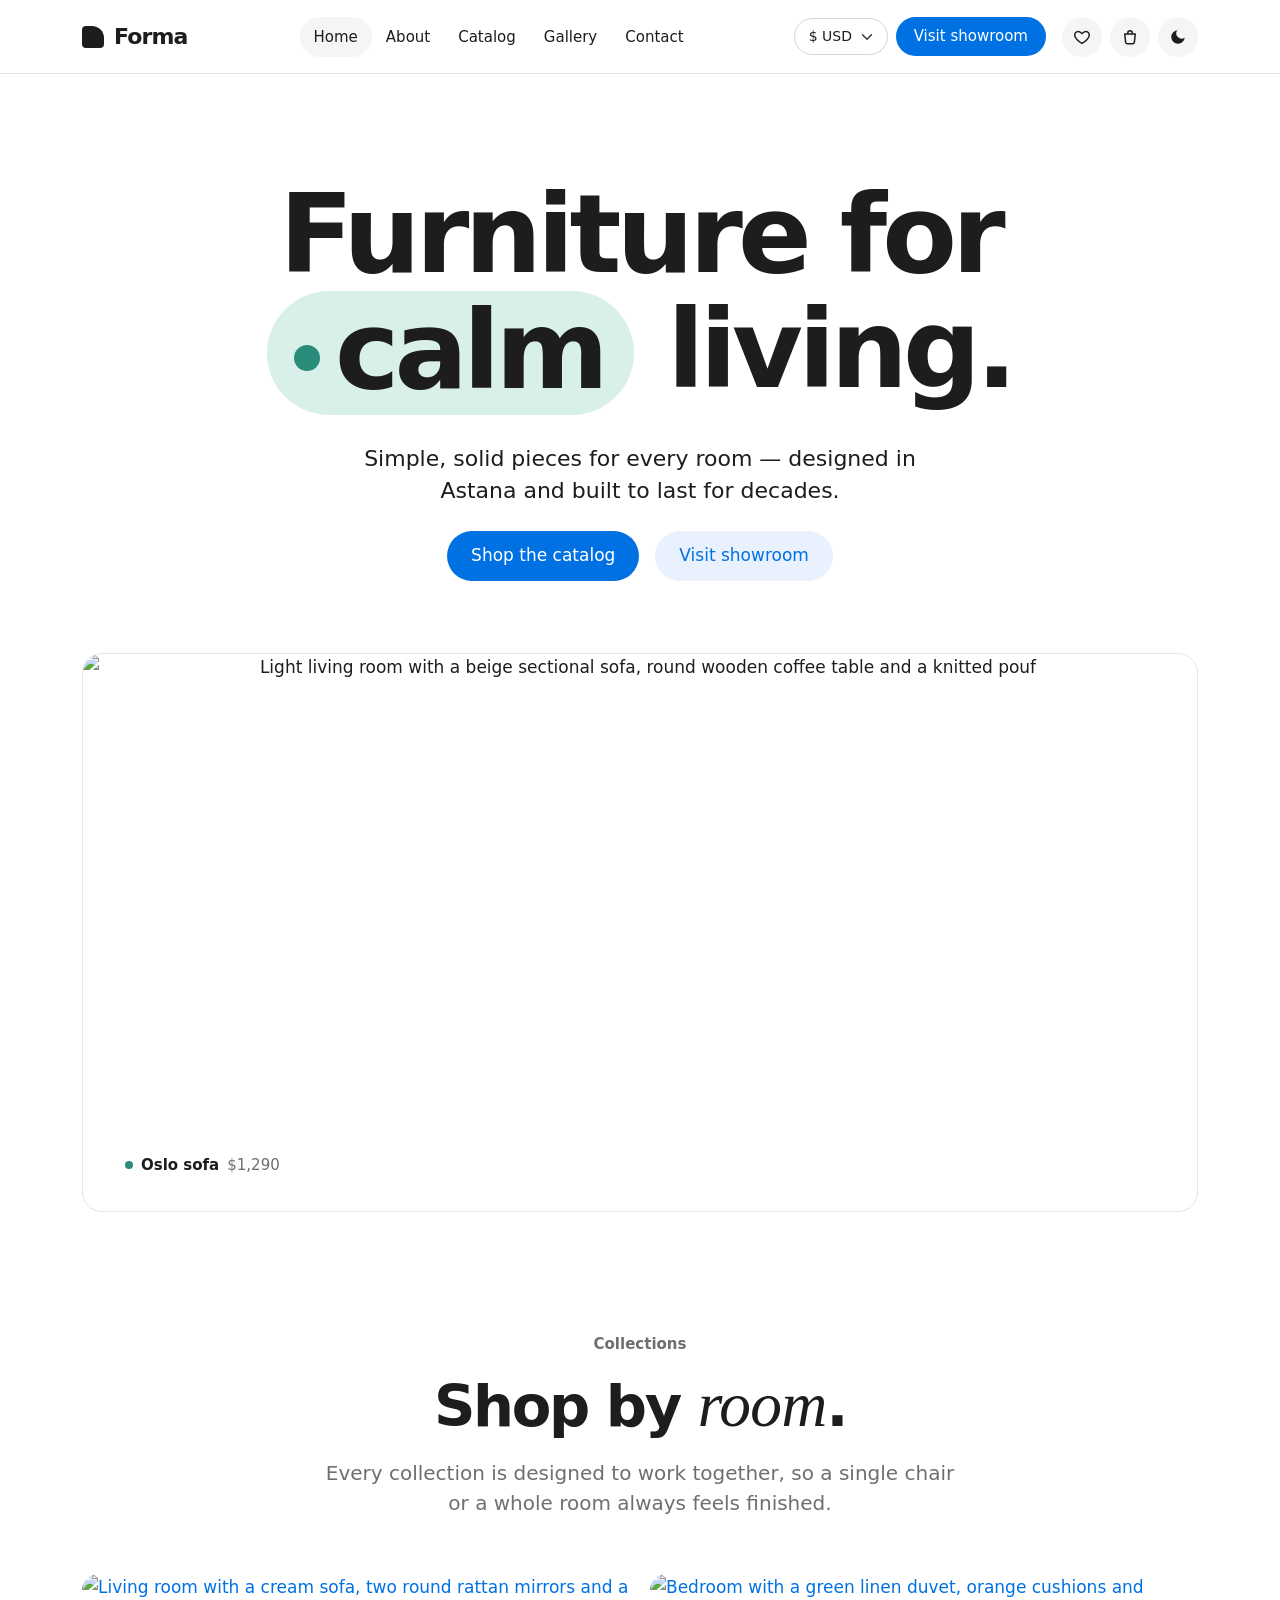
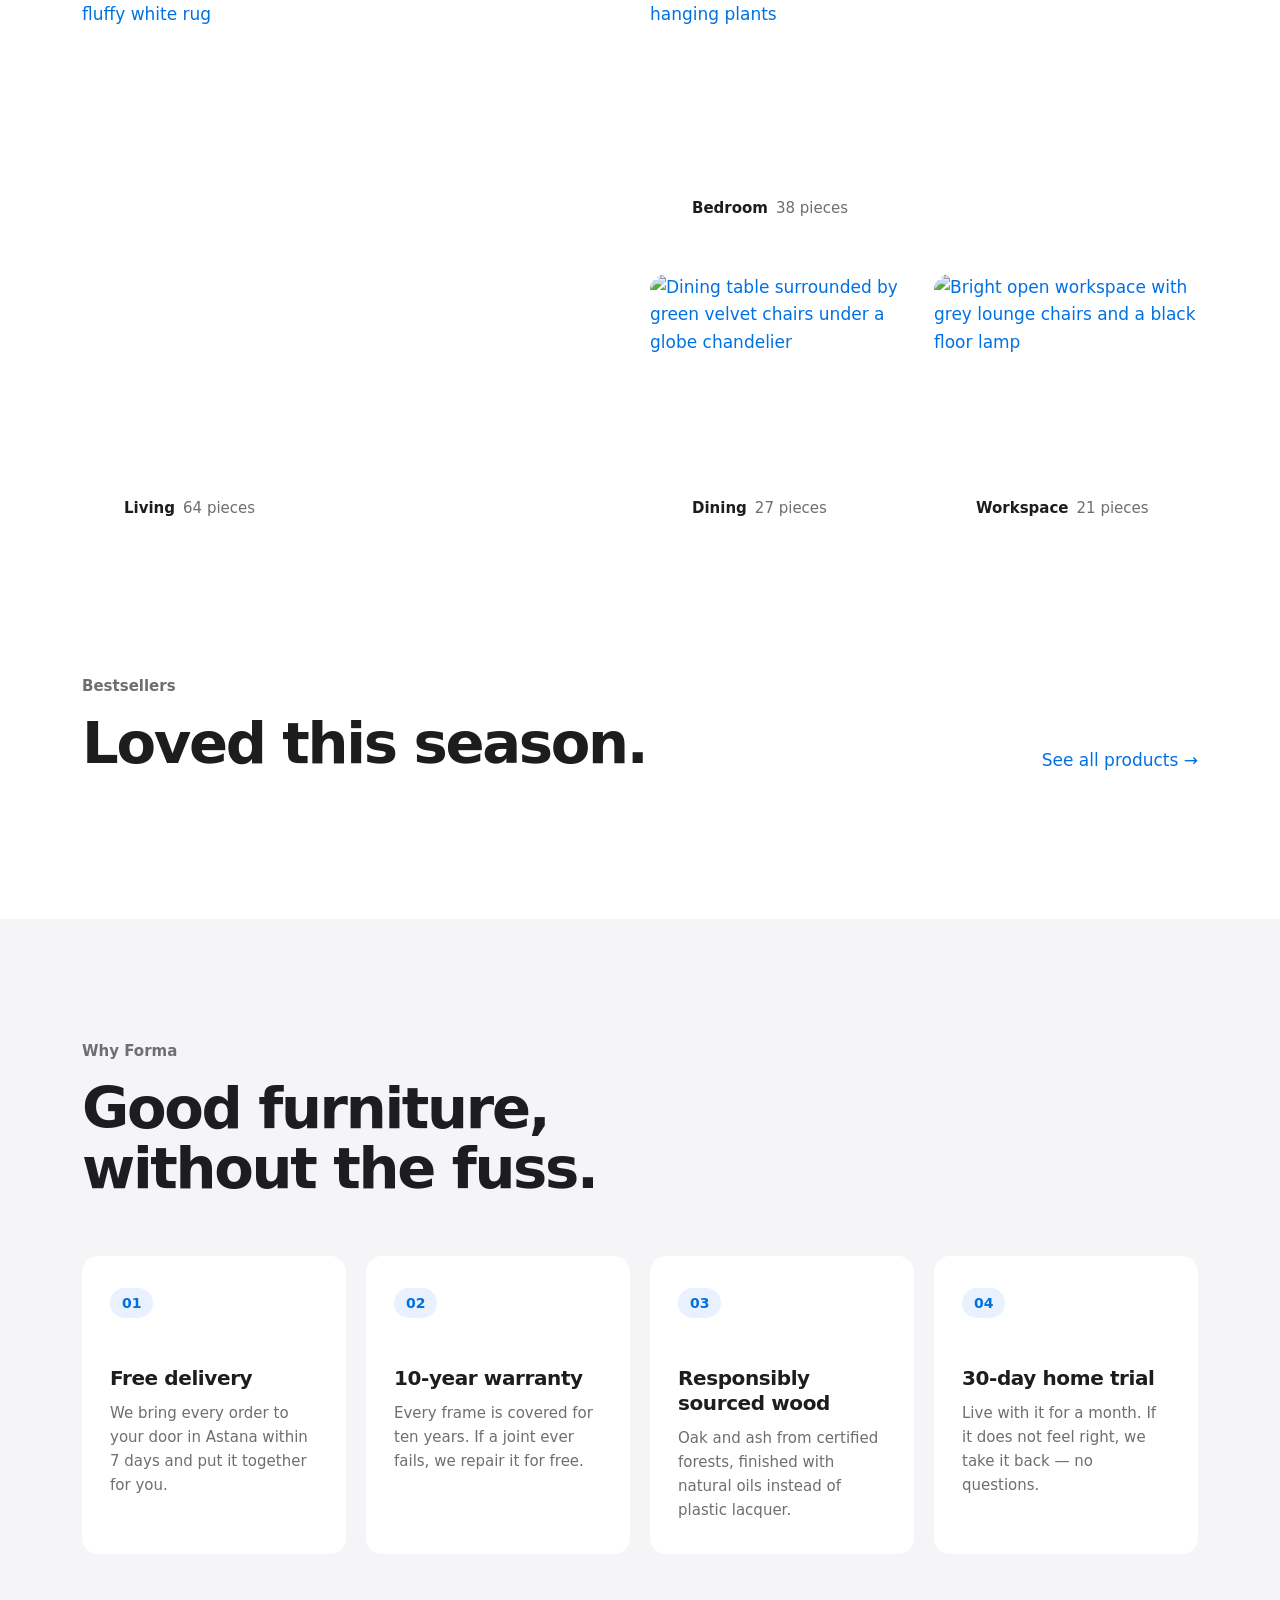
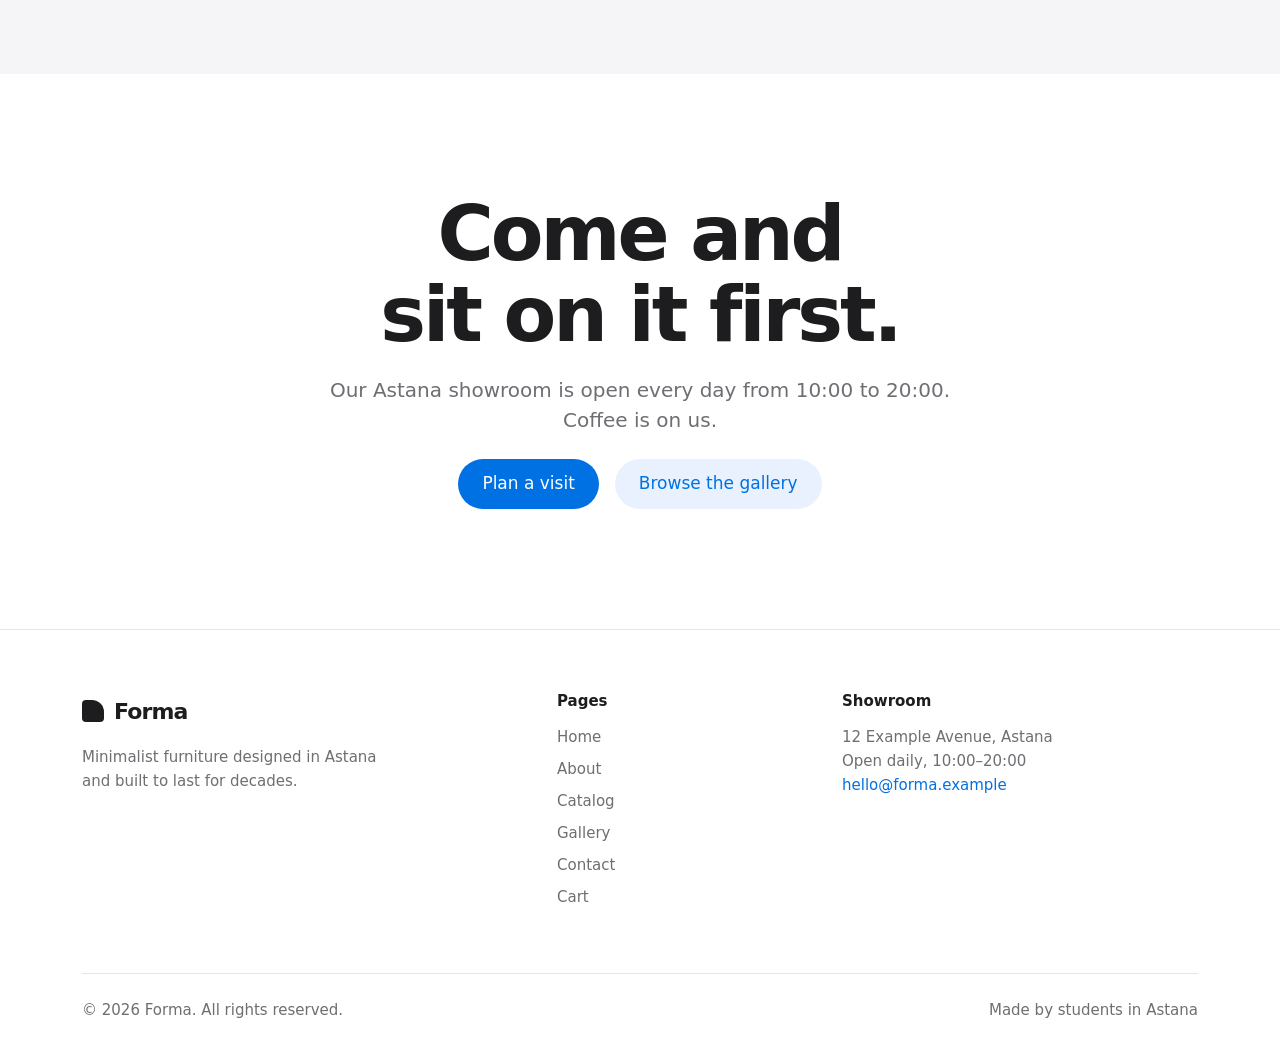
==== commit 312ecf89: "Add currency switcher that shows every price in USD, EUR or KZT with live rates" ====
--- a/index.html
+++ b/index.html
@@ -58,7 +58,16 @@
             <li class="nav-item"><a class="nav-link" href="gallery.html">Gallery</a></li>
             <li class="nav-item"><a class="nav-link" href="contact.html">Contact</a></li>
           </ul>
-          <a class="btn btn-accent btn-small" href="contact.html">Visit showroom</a>
+          <div class="nav-actions">
+            <!-- Currency: js/currency.js converts every price with live exchange rates -->
+            <label class="visually-hidden" for="currency-select">Currency</label>
+            <select class="form-select currency-select" id="currency-select">
+              <option value="USD">$ USD</option>
+              <option value="EUR">€ EUR</option>
+              <option value="KZT">₸ KZT</option>
+            </select>
+            <a class="btn btn-accent btn-small" href="contact.html">Visit showroom</a>
+          </div>
         </div>
       </div>
     </nav>
@@ -98,7 +107,7 @@
           <figcaption class="image-chip">
             <span class="chip-dot"></span>
             Oslo sofa
-            <span class="chip-price">$1,290</span>
+            <span class="chip-price" data-price="1290">$1,290</span>
           </figcaption>
         </figure>
       </div>
@@ -251,7 +260,9 @@
   <script src="js/data.js"></script>
   <script src="js/store.js"></script>
   <script src="js/models.js"></script>
+  <script src="js/api.js"></script>
   <script src="js/utils.js"></script>
+  <script src="js/currency.js"></script>
   <script src="js/main.js"></script>
   <script src="js/effects.js"></script>
   <script src="js/home.js"></script>
--- a/css/style.css
+++ b/css/style.css
@@ -1468,9 +1468,18 @@
 }
 
 .results-count {
+  margin-bottom: 0;
+  font-size: 0.9375rem;
+  color: var(--color-muted);
+}
+
+/* Results count on the left, exchange rate note on the right */
+.catalog-status {
+  display: flex;
+  flex-wrap: wrap;
+  justify-content: space-between;
+  gap: 4px 24px;
   margin-bottom: 24px;
-  font-size: 0.9375rem;
-  color: var(--color-muted);
 }
 
 /* Shown by js/catalog.js when no product matches */
@@ -1532,9 +1541,26 @@
   fill: currentColor;
 }
 
+/* ===== Card actions: details link and cart button ===== */
+.product-card-actions {
+  display: flex;
+  flex-wrap: wrap;
+  justify-content: space-between;
+  align-items: center;
+  gap: 12px;
+  margin-top: 16px;
+}
+
+/* Green when the product is already in the cart */
+.add-to-cart.is-in-cart {
+  --bs-btn-color: var(--color-pill-dot);
+  --bs-btn-bg: var(--color-pill);
+  --bs-btn-hover-color: var(--color-pill-dot);
+  --bs-btn-hover-bg: var(--color-pill);
+}
+
 /* ===== Product details (opened with jQuery slideToggle) ===== */
 .details-toggle {
-  margin-top: 14px;
   padding: 0;
   border: 0;
   background: transparent;
@@ -1848,3 +1874,57 @@
     padding: 24px;
   }
 }
+
+/* ==========================================================
+   Final project — currency, cart, checkout, forecast
+   ========================================================== */
+
+/* ===== Navbar: currency select next to the "Visit showroom" button ===== */
+.nav-actions {
+  display: flex;
+  align-items: center;
+  gap: 8px;
+}
+
+.currency-select {
+  width: auto;
+  padding: 7px 34px 7px 14px;
+  border: 1px solid var(--color-border-strong);
+  border-radius: var(--radius-pill);
+  background-color: var(--color-bg);
+  background-position: right 12px center;
+  color: var(--color-text);
+  font-size: 0.875rem;
+  font-weight: 500;
+}
+
+.currency-select:focus {
+  border-color: var(--color-accent);
+  box-shadow: 0 0 0 4px var(--color-accent-soft);
+}
+
+/* Exchange rate status (js/currency.js) */
+.currency-note {
+  margin-bottom: 0;
+  font-size: 0.875rem;
+  color: var(--color-muted);
+}
+
+.currency-note.is-error {
+  color: var(--color-danger);
+}
+
+/* A button that looks like a text link, e.g. "Try again" */
+.link-button {
+  padding: 0;
+  border: 0;
+  background: transparent;
+  color: var(--color-accent);
+  font-weight: 500;
+  text-decoration: underline;
+  text-underline-offset: 3px;
+}
+
+.link-button:hover {
+  color: var(--color-accent-hover);
+}
